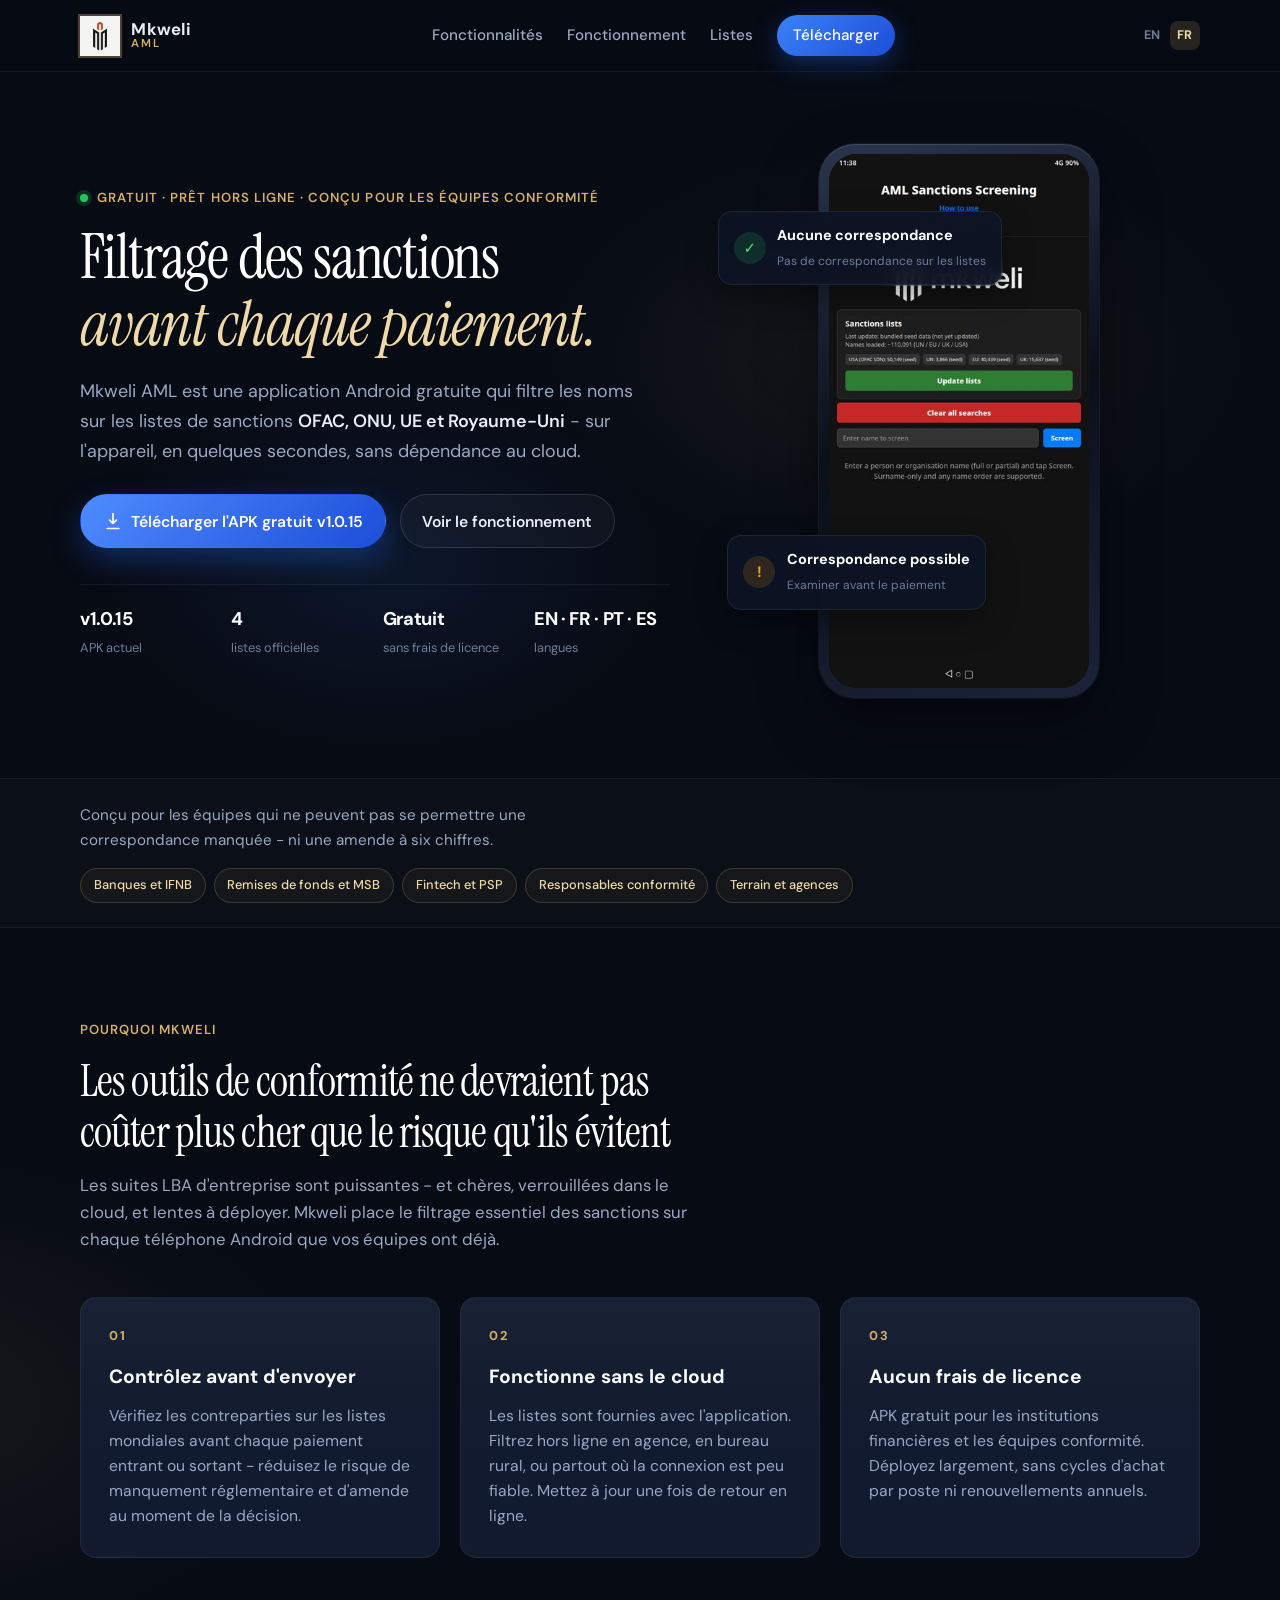
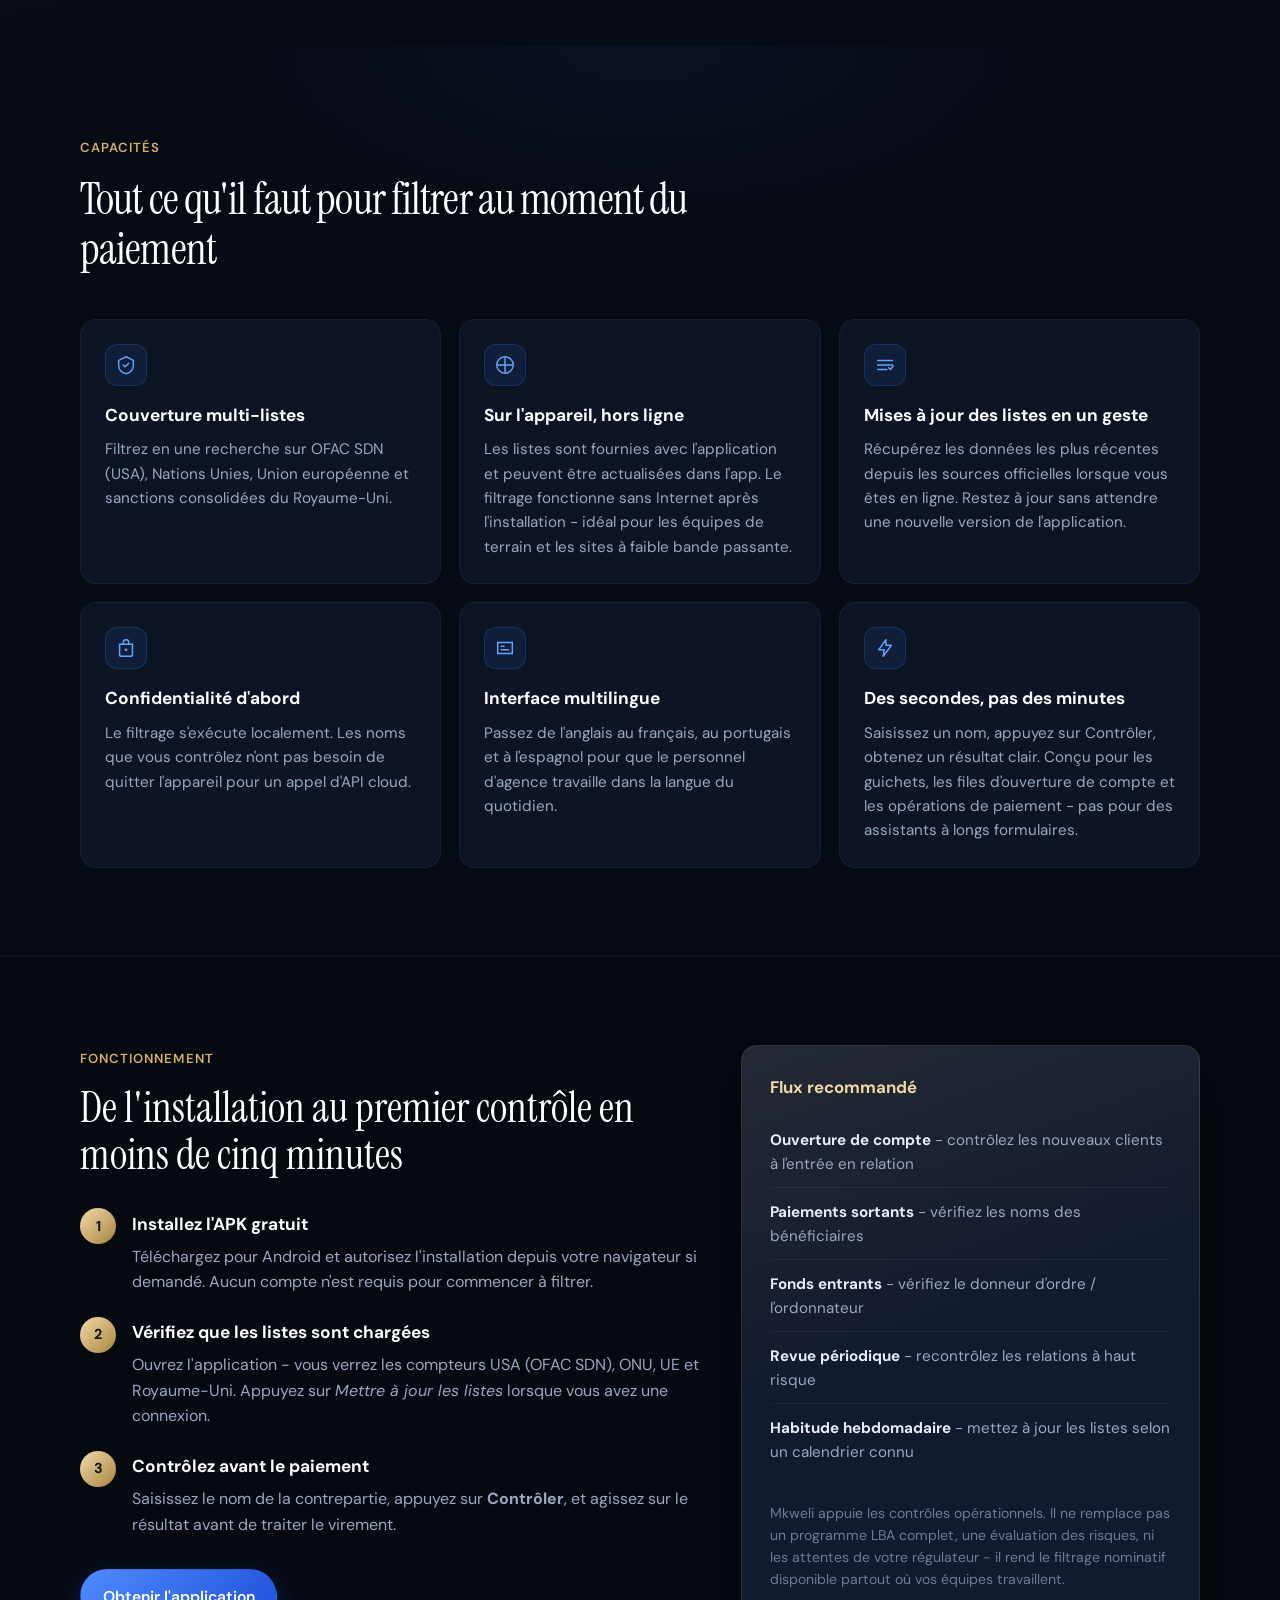
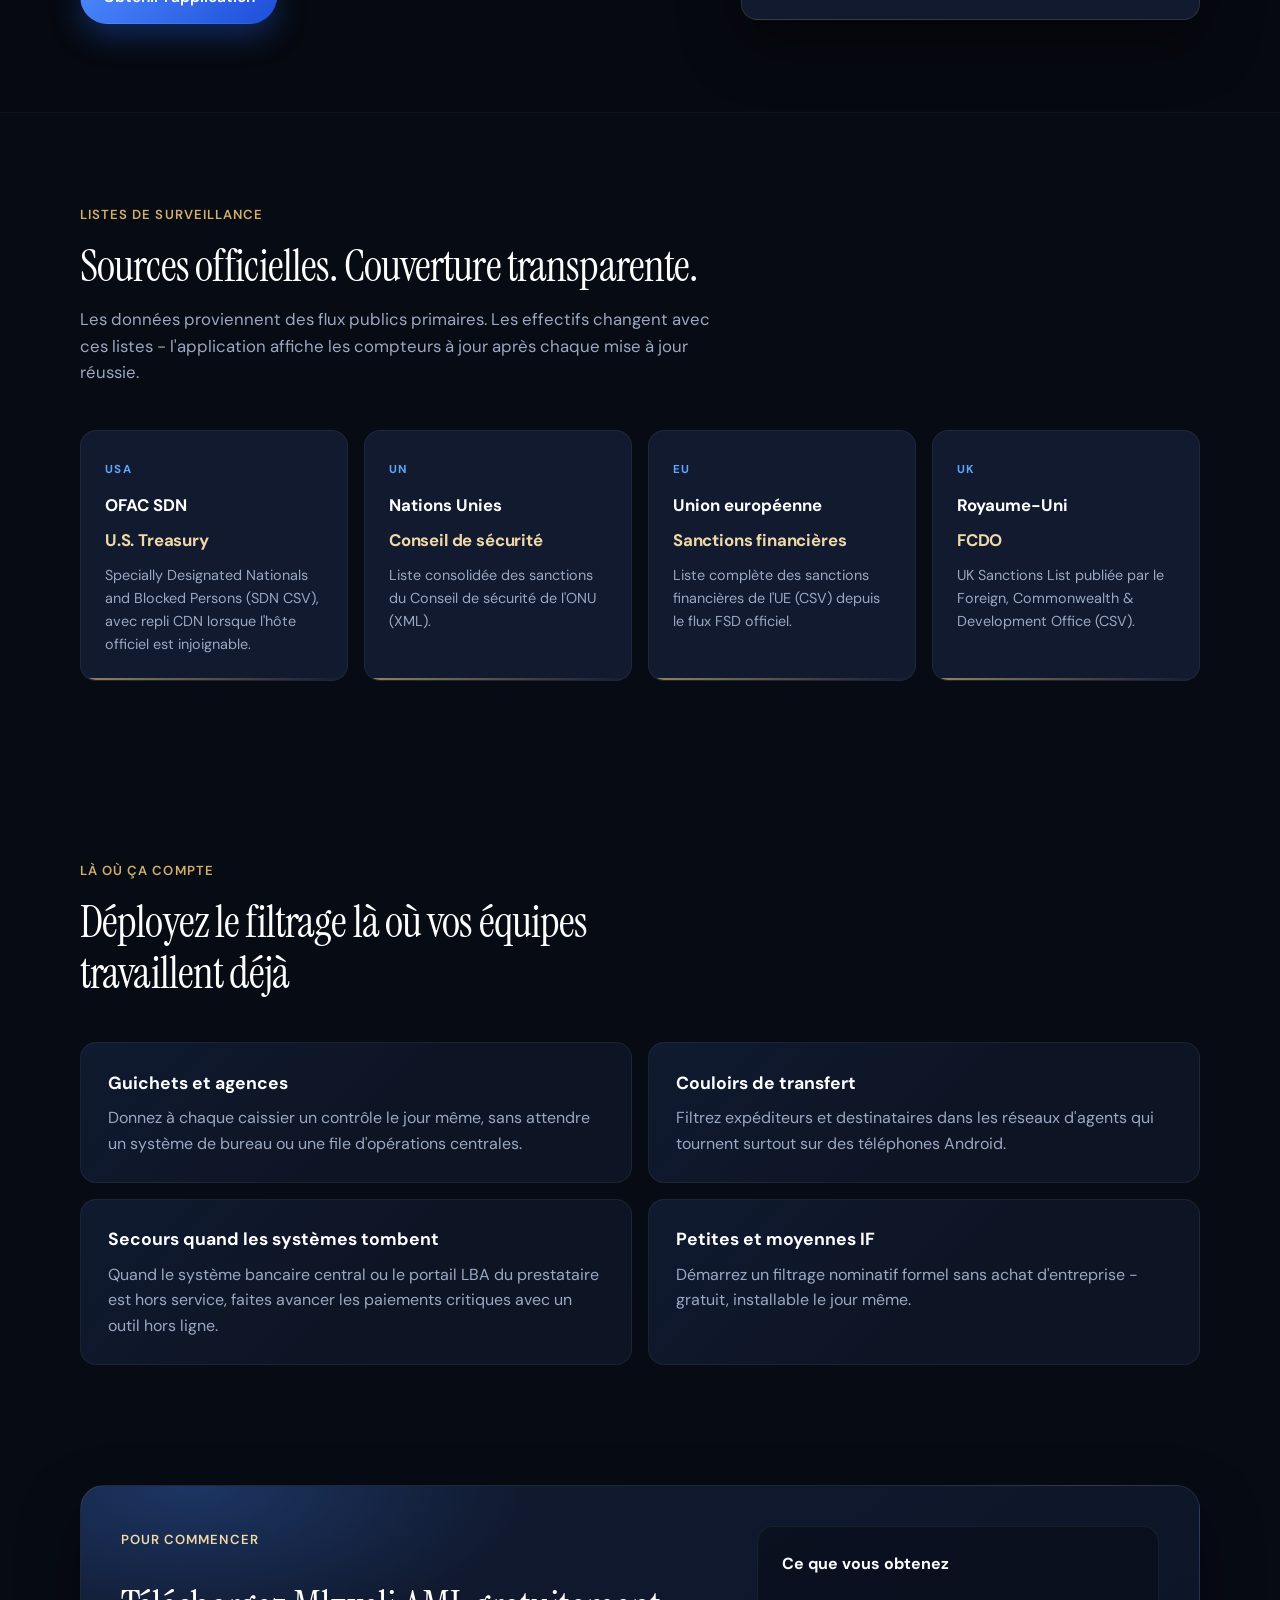
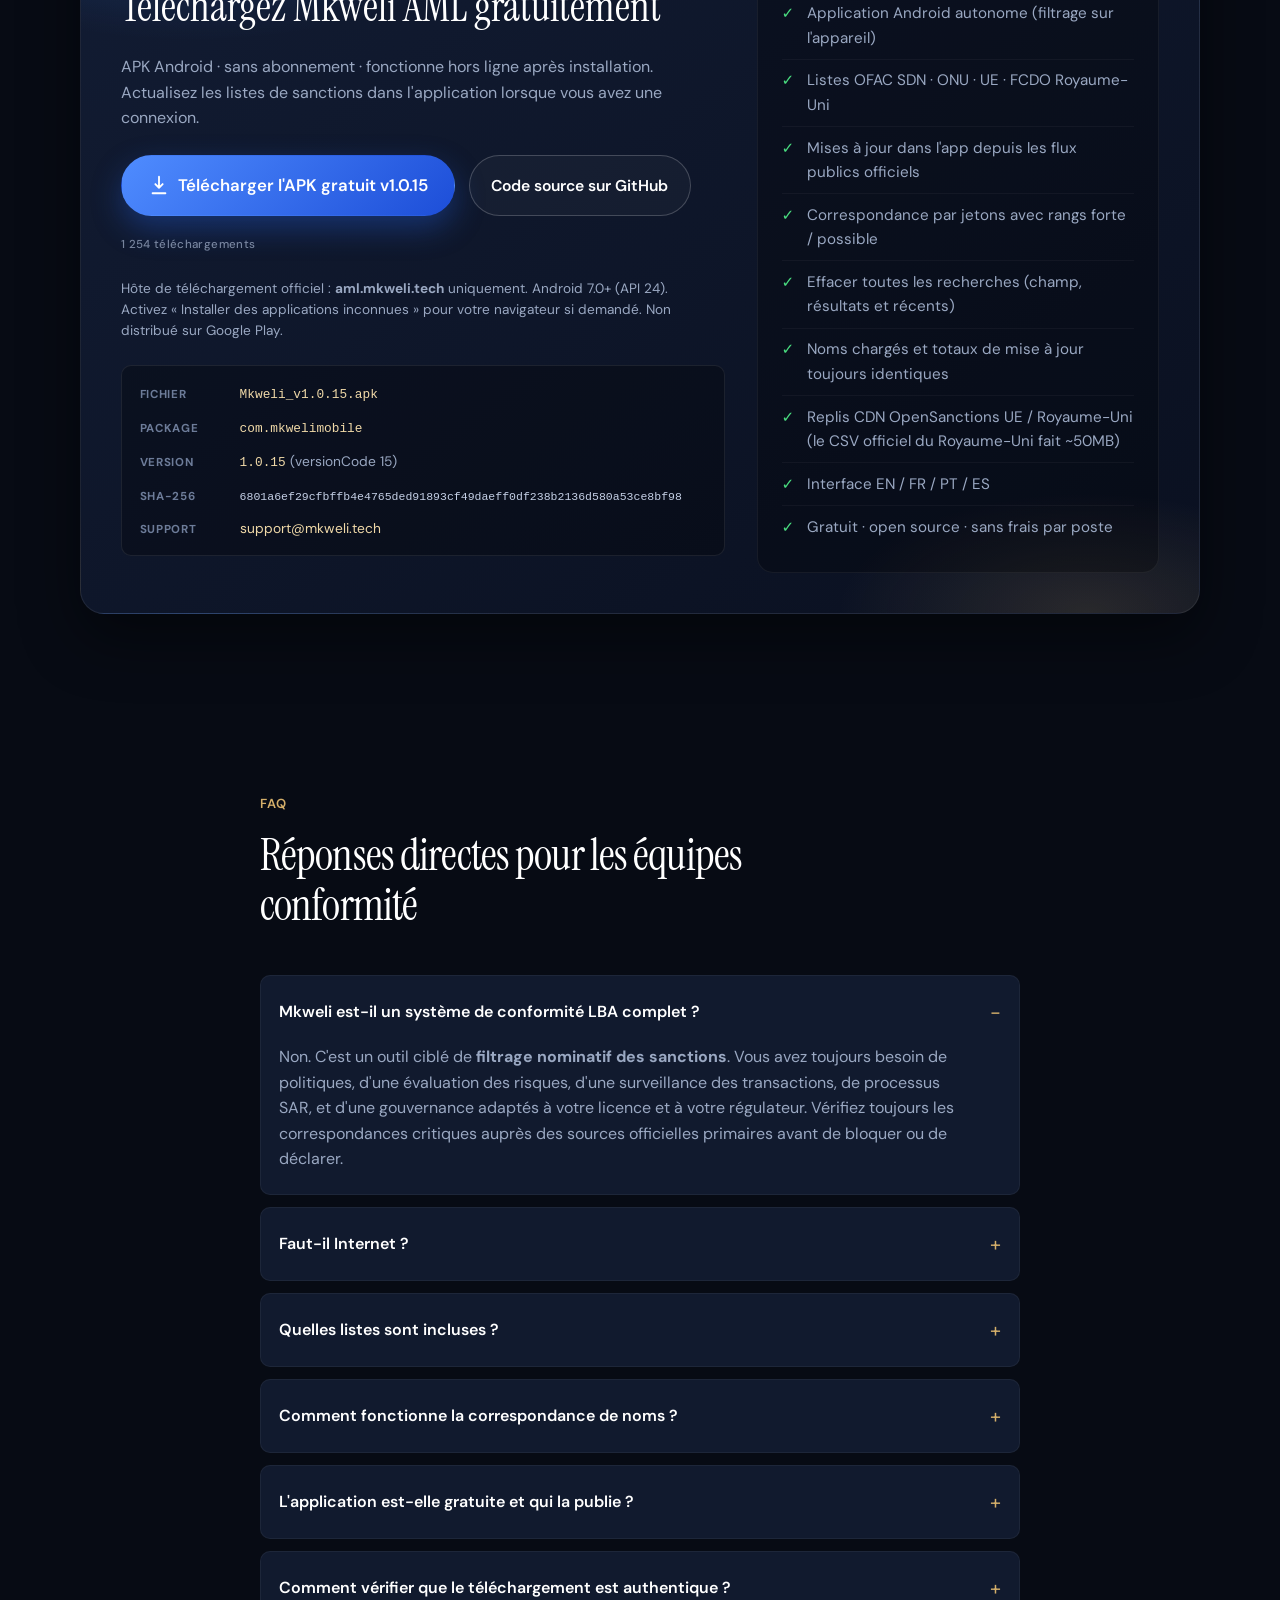
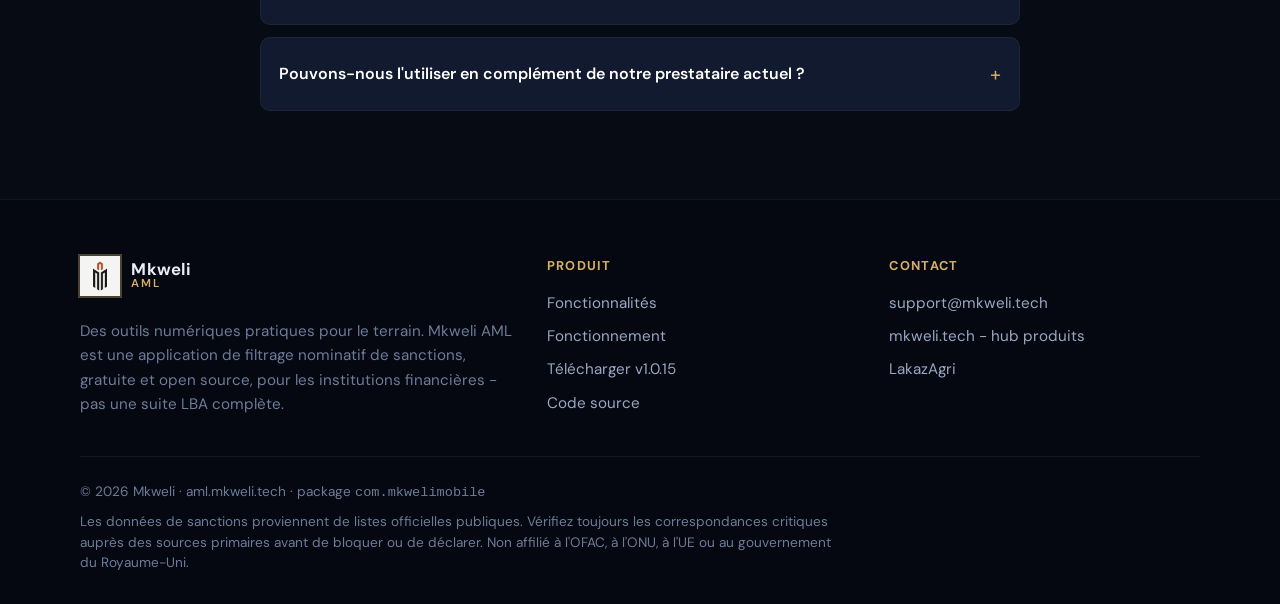
==== fr.html @ 1bc844d7 "Replace long dashes with short hyphens and add a French page. EN/FR switch keeps the matching sectio" ====
<!DOCTYPE html>
<html lang="fr">
<head>
  <meta charset="UTF-8" />
  <meta name="viewport" content="width=device-width, initial-scale=1.0" />
  <title>Mkweli AML - Application gratuite de filtrage de sanctions hors ligne (OFAC, ONU, UE, Royaume-Uni)</title>
  <meta name="description" content="Mkweli AML est une application Android gratuite et open source pour le filtrage nominatif de sanctions hors ligne : listes OFAC SDN, ONU, UE et Royaume-Uni (FCDO). Sur l'appareil, multilingue, sans cloud. Version 1.0.15." />
  <meta name="keywords" content="Mkweli AML, application LBA gratuite, filtrage de sanctions, filtrage OFAC SDN, contrôle de sanctions hors ligne, filtrage nominatif, application liste ONU, sanctions financières UE, sanctions FCDO Royaume-Uni, application conformité Maurice, LBA transferts d'argent, filtrage de sanctions mobile" />
  <meta name="author" content="Mkweli" />
  <meta name="robots" content="index, follow, max-image-preview:large, max-snippet:-1, max-video-preview:-1" />
  <meta name="googlebot" content="index, follow" />
  <meta name="theme-color" content="#070b14" />
  <meta name="geo.region" content="MU" />
  <meta name="geo.placename" content="Maurice" />
  <meta name="language" content="French" />
  <link rel="canonical" href="https://aml.mkweli.tech/fr.html" />
  <link rel="alternate" hreflang="en" href="https://aml.mkweli.tech/" />
  <link rel="alternate" hreflang="fr" href="https://aml.mkweli.tech/fr.html" />
  <link rel="alternate" hreflang="x-default" href="https://aml.mkweli.tech/" />

  <!-- Open Graph -->
  <meta property="og:site_name" content="Mkweli AML" />
  <meta property="og:locale" content="fr_MU" />
  <meta property="og:locale:alternate" content="en_MU" />
  <meta property="og:title" content="Mkweli AML - Filtrage de sanctions hors ligne gratuit (v1.0.15)" />
  <meta property="og:description" content="APK Android gratuit et open source. Filtrez les noms sur l'appareil contre les listes OFAC SDN, ONU, UE et Royaume-Uni (FCDO). Sans cloud." />
  <meta property="og:type" content="website" />
  <meta property="og:url" content="https://aml.mkweli.tech/fr.html" />
  <meta property="og:image" content="https://aml.mkweli.tech/assets/og-image.jpg?v=20260821b" />
  <meta property="og:image:secure_url" content="https://aml.mkweli.tech/assets/og-image.jpg?v=20260821b" />
  <meta property="og:image:type" content="image/jpeg" />
  <meta property="og:image:width" content="1200" />
  <meta property="og:image:height" content="630" />
  <meta property="og:image:alt" content="Mkweli AML v1.0.15 - filtrage de sanctions hors ligne gratuit" />

  <!-- Twitter / X -->
  <meta name="twitter:card" content="summary_large_image" />
  <meta name="twitter:title" content="Mkweli AML - Filtrage de sanctions hors ligne gratuit (v1.0.15)" />
  <meta name="twitter:description" content="Listes OFAC, ONU, UE et Royaume-Uni (FCDO) sur l'appareil. APK Android gratuit et open source. support@mkweli.tech" />
  <meta name="twitter:image" content="https://aml.mkweli.tech/assets/og-image.jpg?v=20260821b" />
  <meta name="twitter:image:alt" content="Mkweli AML v1.0.15 filtrage de sanctions" />

  <link rel="icon" href="assets/favicon.ico" sizes="any" />
  <link rel="icon" type="image/png" sizes="32x32" href="assets/favicon-32.png" />
  <link rel="apple-touch-icon" href="assets/apple-touch-icon.png" />
  <link rel="sitemap" type="application/xml" title="Sitemap" href="https://aml.mkweli.tech/sitemap.xml" />
  <link rel="preconnect" href="https://fonts.googleapis.com" />
  <link rel="preconnect" href="https://fonts.gstatic.com" crossorigin />
  <link href="https://fonts.googleapis.com/css2?family=DM+Sans:ital,opsz,wght@0,9..40,400;0,9..40,500;0,9..40,600;0,9..40,700;1,9..40,400&family=Instrument+Serif:ital@0;1&display=swap" rel="stylesheet" />
  <link rel="stylesheet" href="styles.css" />

  <script type="application/ld+json">
  {
    "@context": "https://schema.org",
    "@graph": [
      {
        "@type": "WebSite",
        "@id": "https://aml.mkweli.tech/#website",
        "url": "https://aml.mkweli.tech/",
        "name": "Mkweli AML",
        "description": "Filtrage nominatif de sanctions hors ligne, gratuit et open source, pour les institutions financières - OFAC SDN, ONU, UE et Royaume-Uni (FCDO).",
        "inLanguage": "fr",
        "publisher": { "@id": "https://mkweli.tech/#organization" }
      },
      {
        "@type": "Organization",
        "@id": "https://mkweli.tech/#organization",
        "name": "Mkweli",
        "url": "https://mkweli.tech/",
        "logo": {
          "@type": "ImageObject",
          "url": "https://aml.mkweli.tech/assets/logo-full.png",
          "width": 873,
          "height": 396
        },
        "email": "support@mkweli.tech",
        "areaServed": "Worldwide",
        "sameAs": [
          "https://mkweli.tech/",
          "https://lakazagri.mkweli.tech/",
          "https://cfw.mkweli.tech/",
          "https://grid.mkweli.tech/",
          "https://assimilate-pro.mkweli.tech/",
          "https://github.com/gilbertbouic"
        ]
      },
      {
        "@type": "SoftwareApplication",
        "@id": "https://aml.mkweli.tech/#app",
        "name": "Mkweli AML",
        "applicationCategory": "FinanceApplication",
        "applicationSubCategory": "Compliance",
        "operatingSystem": "Android 7.0+",
        "offers": {
          "@type": "Offer",
          "price": "0",
          "priceCurrency": "USD"
        },
        "description": "Application Android gratuite et open source pour le filtrage nominatif de sanctions hors ligne : listes OFAC SDN, Conseil de sécurité de l'ONU, sanctions financières de l'UE et FCDO du Royaume-Uni. Le filtrage s'exécute sur l'appareil.",
        "url": "https://aml.mkweli.tech/fr.html",
        "downloadUrl": "https://aml.mkweli.tech/Mkweli_v1.0.15.apk",
        "softwareVersion": "1.0.15",
        "installUrl": "https://aml.mkweli.tech/Mkweli_v1.0.15.apk",
        "image": "https://aml.mkweli.tech/assets/og-image.jpg?v=20260821b",
        "author": { "@id": "https://mkweli.tech/#organization" },
        "codeRepository": "https://github.com/gilbertbouic/MkweliMobile",
        "featureList": [
          "Filtrage OFAC SDN",
          "Liste consolidée du Conseil de sécurité de l'ONU",
          "Sanctions financières de l'UE",
          "Liste de sanctions FCDO du Royaume-Uni",
          "Filtrage hors ligne sur l'appareil",
          "Correspondance par jetons avec rangs forte/possible",
          "Totaux Noms chargés et mise à jour identiques",
          "Anglais, français, portugais, espagnol"
        ],
        "inLanguage": ["en", "fr", "pt", "es"]
      },
      {
        "@type": "WebPage",
        "@id": "https://aml.mkweli.tech/fr.html#webpage",
        "url": "https://aml.mkweli.tech/fr.html",
        "name": "Mkweli AML - Filtrage de sanctions hors ligne gratuit",
        "isPartOf": { "@id": "https://aml.mkweli.tech/#website" },
        "about": { "@id": "https://aml.mkweli.tech/#app" },
        "description": "Page produit officielle de Mkweli AML v1.0.15 - filtrage nominatif de sanctions hors ligne, gratuit.",
        "inLanguage": "fr",
        "primaryImageOfPage": {
          "@type": "ImageObject",
          "url": "https://aml.mkweli.tech/assets/og-image.jpg?v=20260821b"
        }
      },
      {
        "@type": "FAQPage",
        "@id": "https://aml.mkweli.tech/fr.html#faq",
        "inLanguage": "fr",
        "mainEntity": [
          {
            "@type": "Question",
            "name": "Mkweli est-il un système de conformité LBA complet ?",
            "acceptedAnswer": {
              "@type": "Answer",
              "text": "Non. C'est un outil ciblé de filtrage nominatif des sanctions. Vous avez toujours besoin de politiques, d'une évaluation des risques, d'une surveillance des transactions, de processus SAR et d'une gouvernance adaptés à votre licence et à votre régulateur."
            }
          },
          {
            "@type": "Question",
            "name": "Mkweli AML a-t-il besoin d'Internet ?",
            "acceptedAnswer": {
              "@type": "Answer",
              "text": "Le filtrage fonctionne hors ligne avec les listes stockées sur l'appareil. Internet n'est nécessaire que pour télécharger l'APK et actualiser les listes depuis les sources officielles."
            }
          },
          {
            "@type": "Question",
            "name": "Quelles listes de sanctions sont incluses ?",
            "acceptedAnswer": {
              "@type": "Answer",
              "text": "OFAC SDN des États-Unis, liste consolidée du Conseil de sécurité des Nations Unies, sanctions financières de l'Union européenne, et liste de sanctions FCDO du Royaume-Uni. Si l'hôte officiel de l'UE est injoignable, ou si le CSV officiel du Royaume-Uni est trop volumineux pour un téléphone (~50MB), l'application utilise des miroirs CDN OpenSanctions des mêmes listes. Les effectifs changent au fil des mises à jour de ces listes."
            }
          },
          {
            "@type": "Question",
            "name": "L'application Mkweli AML est-elle gratuite ?",
            "acceptedAnswer": {
              "@type": "Answer",
              "text": "Oui. L'APK Android est gratuit à télécharger et à utiliser. Il n'y a pas de frais de licence par poste. Le code source est sur GitHub."
            }
          },
          {
            "@type": "Question",
            "name": "Comment vérifier l'APK ?",
            "acceptedAnswer": {
              "@type": "Answer",
              "text": "Téléchargez uniquement depuis aml.mkweli.tech. La version actuelle est Mkweli_v1.0.15.apk, package com.mkwelimobile. Comparez le SHA-256 du fichier indiqué dans la section téléchargement de cette page."
            }
          },
          {
            "@type": "Question",
            "name": "Pouvons-nous utiliser Mkweli en complément de notre prestataire LBA actuel ?",
            "acceptedAnswer": {
              "@type": "Answer",
              "text": "Oui. De nombreuses équipes utilisent Mkweli comme complément mobile ou hors ligne aux systèmes centraux : pour les agences, les agents, ou un filtrage de secours."
            }
          }
        ]
      }
    ]
  }
  </script>
</head>
<body>
  <a class="skip-link" href="#main">Aller au contenu</a>

  <header class="site-header" id="top">
    <div class="container header-inner">
      <a class="brand" href="#top" aria-label="Accueil Mkweli AML">
        <span class="brand-mark-wrap">
          <img src="assets/logo.png" alt="" width="40" height="40" class="brand-mark logo-light" />
          <img src="assets/logo-on-dark.png" alt="" width="40" height="40" class="brand-mark logo-dark" />
        </span>
        <span class="brand-text">
          <strong>Mkweli</strong>
          <span>AML</span>
        </span>
      </a>
      <nav class="nav" aria-label="Principal">
        <a href="#features">Fonctionnalités</a>
        <a href="#how">Fonctionnement</a>
        <a href="#lists">Listes</a>
        <a href="#download" class="nav-cta">Télécharger</a>
      </nav>
      <div class="nav-end">
        <div class="lang-switch" aria-label="Langue">
          <a href="index.html" lang="en" hreflang="en">EN</a>
          <a href="fr.html" lang="fr" hreflang="fr" aria-current="true">FR</a>
        </div>
        <button class="nav-toggle" type="button" aria-label="Ouvrir le menu" aria-expanded="false" aria-controls="mobile-nav">
          <span></span><span></span>
        </button>
      </div>
    </div>
    <div class="mobile-nav" id="mobile-nav" hidden>
      <a href="#features">Fonctionnalités</a>
      <a href="#how">Fonctionnement</a>
      <a href="#lists">Listes</a>
      <a href="#download">Télécharger</a>
      <a href="mailto:support@mkweli.tech">Contact</a>
      <div class="lang-switch" aria-label="Langue">
        <a href="index.html" lang="en" hreflang="en">EN</a>
        <a href="fr.html" lang="fr" hreflang="fr" aria-current="true">FR</a>
      </div>
    </div>
  </header>

  <main id="main">
    <!-- HERO -->
    <section class="hero">
      <div class="hero-glow" aria-hidden="true"></div>
      <div class="container hero-grid">
        <div class="hero-copy">
          <p class="eyebrow">
            <span class="dot"></span>
            Gratuit · Prêt hors ligne · Conçu pour les équipes conformité
          </p>
          <h1>
            Filtrage des sanctions<br />
            <em>avant chaque paiement.</em>
          </h1>
          <p class="lede">
            Mkweli AML est une application Android gratuite qui filtre les noms sur les
            listes de sanctions <strong>OFAC, ONU, UE et Royaume-Uni</strong> - sur l'appareil,
            en quelques secondes, sans dépendance au cloud.
          </p>
          <div class="hero-actions">
            <a class="btn btn-primary" href="https://aml.mkweli.tech/Mkweli_v1.0.15.apk" download="Mkweli_v1.0.15.apk" data-dl-link>
              <svg width="20" height="20" viewBox="0 0 24 24" fill="none" aria-hidden="true"><path d="M12 3v12m0 0l4-4m-4 4l-4-4M5 21h14" stroke="currentColor" stroke-width="2" stroke-linecap="round" stroke-linejoin="round"/></svg>
              Télécharger l'APK gratuit v1.0.15
            </a>
            <a class="btn btn-ghost" href="#how">Voir le fonctionnement</a>
          </div>
          <ul class="trust-row" aria-label="Chiffres clés">
            <li>
              <strong>v1.0.15</strong>
              <span>APK actuel</span>
            </li>
            <li>
              <strong>4</strong>
              <span>listes officielles</span>
            </li>
            <li>
              <strong>Gratuit</strong>
              <span>sans frais de licence</span>
            </li>
            <li>
              <strong>EN · FR · PT · ES</strong>
              <span>langues</span>
            </li>
          </ul>
        </div>

        <div class="hero-visual">
          <div class="phone-frame" aria-hidden="true">
            <div class="phone-notch"></div>
            <img
              src="assets/app-ui.jpg?v=20260821b"
              srcset="assets/app-ui-sm.jpg?v=20260821b 360w, assets/app-ui.jpg?v=20260821b 720w"
              sizes="(max-width: 640px) 240px, 280px"
              alt="Écran de l'application Mkweli AML : listes de sanctions, Effacer toutes les recherches, et filtrage de noms"
              width="720"
              height="1480"
              class="phone-screen"
            />
          </div>
          <div class="float-card float-card-1">
            <span class="fc-icon ok">✓</span>
            <div>
              <strong>Aucune correspondance</strong>
              <span>Pas de correspondance sur les listes</span>
            </div>
          </div>
          <div class="float-card float-card-2">
            <span class="fc-icon warn">!</span>
            <div>
              <strong>Correspondance possible</strong>
              <span>Examiner avant le paiement</span>
            </div>
          </div>
          <div class="brand-orb brand-orb-logo">
            <img class="logo-light" src="assets/logo.png" alt="Mkweli" width="160" height="160" />
            <img class="logo-dark" src="assets/logo-on-dark.png" alt="Mkweli" width="160" height="160" />
          </div>
        </div>
      </div>
    </section>

    <!-- SOCIAL PROOF / AUDIENCE -->
    <section class="strip" aria-label="Public visé">
      <div class="container strip-inner">
        <p>Conçu pour les équipes qui ne peuvent pas se permettre une correspondance manquée - ni une amende à six chiffres.</p>
        <div class="strip-tags">
          <span>Banques et IFNB</span>
          <span>Remises de fonds et MSB</span>
          <span>Fintech et PSP</span>
          <span>Responsables conformité</span>
          <span>Terrain et agences</span>
        </div>
      </div>
    </section>

    <!-- PROBLEM / VALUE -->
    <section class="section value" id="value">
      <div class="container">
        <div class="section-head">
          <p class="eyebrow">Pourquoi Mkweli</p>
          <h2>Les outils de conformité ne devraient pas coûter plus cher que le risque qu'ils évitent</h2>
          <p class="section-lede">
            Les suites LBA d'entreprise sont puissantes - et chères, verrouillées dans le cloud, et lentes à déployer.
            Mkweli place le filtrage essentiel des sanctions sur chaque téléphone Android que vos équipes ont déjà.
          </p>
        </div>
        <div class="value-grid">
          <article class="value-card">
            <div class="value-num">01</div>
            <h3>Contrôlez avant d'envoyer</h3>
            <p>Vérifiez les contreparties sur les listes mondiales avant chaque paiement entrant ou sortant - réduisez le risque de manquement réglementaire et d'amende au moment de la décision.</p>
          </article>
          <article class="value-card">
            <div class="value-num">02</div>
            <h3>Fonctionne sans le cloud</h3>
            <p>Les listes sont fournies avec l'application. Filtrez hors ligne en agence, en bureau rural, ou partout où la connexion est peu fiable. Mettez à jour une fois de retour en ligne.</p>
          </article>
          <article class="value-card">
            <div class="value-num">03</div>
            <h3>Aucun frais de licence</h3>
            <p>APK gratuit pour les institutions financières et les équipes conformité. Déployez largement, sans cycles d'achat par poste ni renouvellements annuels.</p>
          </article>
        </div>
      </div>
    </section>

    <!-- FEATURES -->
    <section class="section features" id="features">
      <div class="container">
        <div class="section-head">
          <p class="eyebrow">Capacités</p>
          <h2>Tout ce qu'il faut pour filtrer au moment du paiement</h2>
        </div>
        <div class="feature-grid">
          <article class="feature">
            <div class="feature-icon" aria-hidden="true">
              <svg viewBox="0 0 24 24" fill="none"><path d="M12 3l8 4v5c0 5-3.5 8.5-8 9.5C7.5 20.5 4 17 4 12V7l8-4z" stroke="currentColor" stroke-width="1.6"/><path d="M9 12l2 2 4-4" stroke="currentColor" stroke-width="1.6" stroke-linecap="round" stroke-linejoin="round"/></svg>
            </div>
            <h3>Couverture multi-listes</h3>
            <p>Filtrez en une recherche sur OFAC SDN (USA), Nations Unies, Union européenne et sanctions consolidées du Royaume-Uni.</p>
          </article>
          <article class="feature">
            <div class="feature-icon" aria-hidden="true">
              <svg viewBox="0 0 24 24" fill="none"><path d="M4 12h16M12 4v16" stroke="currentColor" stroke-width="1.6" stroke-linecap="round"/><circle cx="12" cy="12" r="9" stroke="currentColor" stroke-width="1.6"/></svg>
            </div>
            <h3>Sur l'appareil, hors ligne</h3>
            <p>Les listes sont fournies avec l'application et peuvent être actualisées dans l'app. Le filtrage fonctionne sans Internet après l'installation - idéal pour les équipes de terrain et les sites à faible bande passante.</p>
          </article>
          <article class="feature">
            <div class="feature-icon" aria-hidden="true">
              <svg viewBox="0 0 24 24" fill="none"><path d="M4 7h16M4 12h16M4 17h10" stroke="currentColor" stroke-width="1.6" stroke-linecap="round"/><path d="M16 15l2 2 3-4" stroke="currentColor" stroke-width="1.6" stroke-linecap="round" stroke-linejoin="round"/></svg>
            </div>
            <h3>Mises à jour des listes en un geste</h3>
            <p>Récupérez les données les plus récentes depuis les sources officielles lorsque vous êtes en ligne. Restez à jour sans attendre une nouvelle version de l'application.</p>
          </article>
          <article class="feature">
            <div class="feature-icon" aria-hidden="true">
              <svg viewBox="0 0 24 24" fill="none"><path d="M5 8h14v11a2 2 0 01-2 2H7a2 2 0 01-2-2V8z" stroke="currentColor" stroke-width="1.6"/><path d="M9 8V6a3 3 0 016 0v2" stroke="currentColor" stroke-width="1.6"/><circle cx="12" cy="14" r="1.5" fill="currentColor"/></svg>
            </div>
            <h3>Confidentialité d'abord</h3>
            <p>Le filtrage s'exécute localement. Les noms que vous contrôlez n'ont pas besoin de quitter l'appareil pour un appel d'API cloud.</p>
          </article>
          <article class="feature">
            <div class="feature-icon" aria-hidden="true">
              <svg viewBox="0 0 24 24" fill="none"><path d="M4 6h16v12H4z" stroke="currentColor" stroke-width="1.6"/><path d="M8 10h3M8 14h8" stroke="currentColor" stroke-width="1.6" stroke-linecap="round"/></svg>
            </div>
            <h3>Interface multilingue</h3>
            <p>Passez de l'anglais au français, au portugais et à l'espagnol pour que le personnel d'agence travaille dans la langue du quotidien.</p>
          </article>
          <article class="feature">
            <div class="feature-icon" aria-hidden="true">
              <svg viewBox="0 0 24 24" fill="none"><path d="M13 3L5 14h6l-1 7 9-12h-6l0-6z" stroke="currentColor" stroke-width="1.6" stroke-linejoin="round"/></svg>
            </div>
            <h3>Des secondes, pas des minutes</h3>
            <p>Saisissez un nom, appuyez sur Contrôler, obtenez un résultat clair. Conçu pour les guichets, les files d'ouverture de compte et les opérations de paiement - pas pour des assistants à longs formulaires.</p>
          </article>
        </div>
      </div>
    </section>

    <!-- HOW IT WORKS -->
    <section class="section how" id="how">
      <div class="container how-grid">
        <div class="how-copy">
          <p class="eyebrow">Fonctionnement</p>
          <h2>De l'installation au premier contrôle en moins de cinq minutes</h2>
          <ol class="steps">
            <li>
              <span class="step-n">1</span>
              <div>
                <h3>Installez l'APK gratuit</h3>
                <p>Téléchargez pour Android et autorisez l'installation depuis votre navigateur si demandé. Aucun compte n'est requis pour commencer à filtrer.</p>
              </div>
            </li>
            <li>
              <span class="step-n">2</span>
              <div>
                <h3>Vérifiez que les listes sont chargées</h3>
                <p>Ouvrez l'application - vous verrez les compteurs USA (OFAC SDN), ONU, UE et Royaume-Uni. Appuyez sur <em>Mettre à jour les listes</em> lorsque vous avez une connexion.</p>
              </div>
            </li>
            <li>
              <span class="step-n">3</span>
              <div>
                <h3>Contrôlez avant le paiement</h3>
                <p>Saisissez le nom de la contrepartie, appuyez sur <strong>Contrôler</strong>, et agissez sur le résultat avant de traiter le virement.</p>
              </div>
            </li>
          </ol>
          <a class="btn btn-primary" href="#download">Obtenir l'application</a>
        </div>
        <aside class="how-panel" aria-label="Flux recommandé">
          <h3>Flux recommandé</h3>
          <ul>
            <li><strong>Ouverture de compte</strong> - contrôlez les nouveaux clients à l'entrée en relation</li>
            <li><strong>Paiements sortants</strong> - vérifiez les noms des bénéficiaires</li>
            <li><strong>Fonds entrants</strong> - vérifiez le donneur d'ordre / l'ordonnateur</li>
            <li><strong>Revue périodique</strong> - recontrôlez les relations à haut risque</li>
            <li><strong>Habitude hebdomadaire</strong> - mettez à jour les listes selon un calendrier connu</li>
          </ul>
          <p class="how-note">
            Mkweli appuie les contrôles opérationnels. Il ne remplace pas un programme LBA complet, une évaluation des risques, ni les attentes de votre régulateur - il rend le filtrage nominatif disponible partout où vos équipes travaillent.
          </p>
        </aside>
      </div>
    </section>

    <!-- LISTS -->
    <section class="section lists" id="lists">
      <div class="container">
        <div class="section-head">
          <p class="eyebrow">Listes de surveillance</p>
          <h2>Sources officielles. Couverture transparente.</h2>
          <p class="section-lede">
            Les données proviennent des flux publics primaires. Les effectifs changent avec ces listes - l'application affiche les compteurs à jour après chaque mise à jour réussie.
          </p>
        </div>
        <div class="list-grid">
          <article class="list-card">
            <span class="list-flag">USA</span>
            <h3>OFAC SDN</h3>
            <p class="list-count">U.S. Treasury</p>
            <p>Specially Designated Nationals and Blocked Persons (SDN CSV), avec repli CDN lorsque l'hôte officiel est injoignable.</p>
          </article>
          <article class="list-card">
            <span class="list-flag">UN</span>
            <h3>Nations Unies</h3>
            <p class="list-count">Conseil de sécurité</p>
            <p>Liste consolidée des sanctions du Conseil de sécurité de l'ONU (XML).</p>
          </article>
          <article class="list-card">
            <span class="list-flag">EU</span>
            <h3>Union européenne</h3>
            <p class="list-count">Sanctions financières</p>
            <p>Liste complète des sanctions financières de l'UE (CSV) depuis le flux FSD officiel.</p>
          </article>
          <article class="list-card">
            <span class="list-flag">UK</span>
            <h3>Royaume-Uni</h3>
            <p class="list-count">FCDO</p>
            <p>UK Sanctions List publiée par le Foreign, Commonwealth &amp; Development Office (CSV).</p>
          </article>
        </div>
      </div>
    </section>

    <!-- USE CASES -->
    <section class="section use-cases" id="use-cases">
      <div class="container">
        <div class="section-head">
          <p class="eyebrow">Là où ça compte</p>
          <h2>Déployez le filtrage là où vos équipes travaillent déjà</h2>
        </div>
        <div class="use-grid">
          <article class="use-card">
            <h3>Guichets et agences</h3>
            <p>Donnez à chaque caissier un contrôle le jour même, sans attendre un système de bureau ou une file d'opérations centrales.</p>
          </article>
          <article class="use-card">
            <h3>Couloirs de transfert</h3>
            <p>Filtrez expéditeurs et destinataires dans les réseaux d'agents qui tournent surtout sur des téléphones Android.</p>
          </article>
          <article class="use-card">
            <h3>Secours quand les systèmes tombent</h3>
            <p>Quand le système bancaire central ou le portail LBA du prestataire est hors service, faites avancer les paiements critiques avec un outil hors ligne.</p>
          </article>
          <article class="use-card">
            <h3>Petites et moyennes IF</h3>
            <p>Démarrez un filtrage nominatif formel sans achat d'entreprise - gratuit, installable le jour même.</p>
          </article>
        </div>
      </div>
    </section>

    <!-- DOWNLOAD CTA -->
    <section class="section download" id="download">
      <div class="container download-panel">
        <div class="download-copy">
          <p class="eyebrow light">Pour commencer</p>
          <h2>Téléchargez Mkweli AML gratuitement</h2>
          <p>
            APK Android · sans abonnement · fonctionne hors ligne après installation.
            Actualisez les listes de sanctions dans l'application lorsque vous avez une connexion.
          </p>
          <div class="download-actions">
            <a
              class="btn btn-primary btn-lg"
              href="https://aml.mkweli.tech/Mkweli_v1.0.15.apk"
              id="apk-download"
              download="Mkweli_v1.0.15.apk"
              rel="noopener noreferrer"
              data-dl-link
            >
              <svg width="22" height="22" viewBox="0 0 24 24" fill="none" aria-hidden="true"><path d="M12 3v12m0 0l4-4m-4 4l-4-4M5 21h14" stroke="currentColor" stroke-width="2" stroke-linecap="round" stroke-linejoin="round"/></svg>
              Télécharger l'APK gratuit v1.0.15
            </a>
            <a class="btn btn-ghost light" href="https://github.com/gilbertbouic/MkweliMobile" rel="noopener noreferrer">Code source sur GitHub</a>
          </div>
          <p
            class="dl-counter"
            data-dl-counter
            data-dl-product="aml"
            data-dl-seed="1254"
            aria-live="polite"
          >1 254 téléchargements</p>
          <p class="download-meta">
            Hôte de téléchargement officiel : <strong>aml.mkweli.tech</strong> uniquement.
            Android 7.0+ (API 24). Activez « Installer des applications inconnues » pour votre navigateur si demandé.
            Non distribué sur Google Play.
          </p>
          <dl class="verify-block">
            <div>
              <dt>Fichier</dt>
              <dd><code>Mkweli_v1.0.15.apk</code></dd>
            </div>
            <div>
              <dt>Package</dt>
              <dd><code>com.mkwelimobile</code></dd>
            </div>
            <div>
              <dt>Version</dt>
              <dd><code>1.0.15</code> (versionCode 15)</dd>
            </div>
            <div>
              <dt>SHA-256</dt>
              <dd><code class="sha">6801a6ef29cfbffb4e4765ded91893cf49daeff0df238b2136d580a53ce8bf98</code></dd>
            </div>
            <div>
              <dt>Support</dt>
              <dd><a href="mailto:support@mkweli.tech">support@mkweli.tech</a></dd>
            </div>
          </dl>
        </div>
        <div class="download-side">
          <div class="checklist">
            <h3>Ce que vous obtenez</h3>
            <ul>
              <li>Application Android autonome (filtrage sur l'appareil)</li>
              <li>Listes OFAC SDN · ONU · UE · FCDO Royaume-Uni</li>
              <li>Mises à jour dans l'app depuis les flux publics officiels</li>
              <li>Correspondance par jetons avec rangs forte / possible</li>
              <li>Effacer toutes les recherches (champ, résultats et récents)</li>
              <li>Noms chargés et totaux de mise à jour toujours identiques</li>
              <li>Replis CDN OpenSanctions UE / Royaume-Uni (le CSV officiel du Royaume-Uni fait ~50MB)</li>
              <li>Interface EN / FR / PT / ES</li>
              <li>Gratuit · open source · sans frais par poste</li>
            </ul>
          </div>
        </div>
      </div>
    </section>

    <!-- FAQ -->
    <section class="section faq" id="faq">
      <div class="container narrow">
        <div class="section-head">
          <p class="eyebrow">FAQ</p>
          <h2>Réponses directes pour les équipes conformité</h2>
        </div>
        <div class="faq-list">
          <details open>
            <summary>Mkweli est-il un système de conformité LBA complet ?</summary>
            <p>Non. C'est un outil ciblé de <strong>filtrage nominatif des sanctions</strong>. Vous avez toujours besoin de politiques, d'une évaluation des risques, d'une surveillance des transactions, de processus SAR, et d'une gouvernance adaptés à votre licence et à votre régulateur. Vérifiez toujours les correspondances critiques auprès des sources officielles primaires avant de bloquer ou de déclarer.</p>
          </details>
          <details>
            <summary>Faut-il Internet ?</summary>
            <p>Le filtrage fonctionne hors ligne avec les listes stockées sur l'appareil. Internet n'est nécessaire que pour télécharger l'APK et actualiser les listes depuis les flux publics officiels.</p>
          </details>
          <details>
            <summary>Quelles listes sont incluses ?</summary>
            <p>OFAC SDN des États-Unis, liste consolidée du Conseil de sécurité des Nations Unies, sanctions financières de l'Union européenne, et liste de sanctions FCDO du Royaume-Uni. Les flux officiels sont essayés en premier. Si l'hôte de l'UE ne répond pas ou est bloqué, ou si le CSV officiel du Royaume-Uni est trop volumineux pour un téléphone (~50MB de textes de motivation), l'application utilise des miroirs CDN OpenSanctions des mêmes listes. Les effectifs changent avec ces listes. Après chaque mise à jour réussie, <strong>Noms chargés</strong> et la ligne <strong>noms au total</strong> de la mise à jour indiquent le même chiffre - la somme des compteurs ONU, UE, Royaume-Uni et USA.</p>
          </details>
          <details>
            <summary>Comment fonctionne la correspondance de noms ?</summary>
            <p>La v1.0.15 utilise la <strong>correspondance par jetons</strong> (parties de nom, n'importe quel ordre) avec des scores classés <em>forte</em> et <em>possible</em>. Ce n'est pas une correspondance floue phonétique, ni une plateforme KYC complète.</p>
          </details>
          <details>
            <summary>L'application est-elle gratuite et qui la publie ?</summary>
            <p>Oui - APK Android gratuit, sans frais par poste. Publié par <strong>Mkweli</strong> (<a href="https://mkweli.tech/">mkweli.tech</a>). Source : <a href="https://github.com/gilbertbouic/MkweliMobile" rel="noopener noreferrer">github.com/gilbertbouic/MkweliMobile</a>. Contact : <a href="mailto:support@mkweli.tech">support@mkweli.tech</a>.</p>
          </details>
          <details>
            <summary>Comment vérifier que le téléchargement est authentique ?</summary>
            <p>Téléchargez uniquement depuis <strong>https://aml.mkweli.tech/</strong>. Fichier actuel : <code>Mkweli_v1.0.15.apk</code>, package <code>com.mkwelimobile</code>. Comparez le SHA-256 de la section téléchargement de cette page avec le fichier reçu.</p>
          </details>
          <details>
            <summary>Pouvons-nous l'utiliser en complément de notre prestataire actuel ?</summary>
            <p>Oui. De nombreuses équipes utilisent Mkweli comme complément mobile / hors ligne aux systèmes centraux - pour les agences, les agents, ou un filtrage de secours.</p>
          </details>
        </div>
      </div>
    </section>
  </main>

  <footer class="site-footer">
    <div class="container footer-grid">
      <div class="footer-brand">
        <a class="brand" href="#top">
          <span class="brand-mark-wrap">
            <img src="assets/logo.png" alt="" width="36" height="36" class="brand-mark logo-light" />
            <img src="assets/logo-on-dark.png" alt="" width="36" height="36" class="brand-mark logo-dark" />
          </span>
          <span class="brand-text">
            <strong>Mkweli</strong>
            <span>AML</span>
          </span>
        </a>
        <p>Des outils numériques pratiques pour le terrain. Mkweli AML est une application de filtrage nominatif de sanctions, gratuite et open source, pour les institutions financières - pas une suite LBA complète.</p>
      </div>
      <div class="footer-col">
        <h4>Produit</h4>
        <a href="#features">Fonctionnalités</a>
        <a href="#how">Fonctionnement</a>
        <a href="#download">Télécharger v1.0.15</a>
        <a href="https://github.com/gilbertbouic/MkweliMobile" rel="noopener noreferrer">Code source</a>
      </div>
      <div class="footer-col">
        <h4>Contact</h4>
        <a href="mailto:support@mkweli.tech">support@mkweli.tech</a>
        <a href="https://mkweli.tech/">mkweli.tech - hub produits</a>
        <a href="https://lakazagri.mkweli.tech/">LakazAgri</a>
      </div>
    </div>
    <div class="container footer-bottom">
      <p>© <span id="year">2026</span> Mkweli · aml.mkweli.tech · package <code>com.mkwelimobile</code></p>
      <p class="footer-note">Les données de sanctions proviennent de listes officielles publiques. Vérifiez toujours les correspondances critiques auprès des sources primaires avant de bloquer ou de déclarer. Non affilié à l'OFAC, à l'ONU, à l'UE ou au gouvernement du Royaume-Uni.</p>
    </div>
  </footer>

  <script src="script.js"></script>
</body>
</html>
---- styles.css ----
/* Mkweli rebrand dual-theme logos */
.logo-light { display: block; }
.logo-dark { display: none; }
@media (prefers-color-scheme: dark) {
  .logo-light { display: none; }
  .logo-dark { display: block; }
}
.brand-mark-wrap { display: inline-flex; line-height: 0; }
.brand-mark {
  object-fit: contain !important;
  background: transparent !important;
  border-radius: 0 !important;
}
.brand-orb-logo {
  display: grid;
  place-items: center;
  padding: 1.25rem;
  background: #f4f4f2;
  border-radius: 24px;
  width: 168px;
  height: 168px;
  overflow: hidden;
}
.brand-orb-logo img {
  width: 100%;
  height: 100%;
  object-fit: contain;
}
@media (prefers-color-scheme: dark) {
  .brand-orb-logo { background: #161a22 !important; }
}
/* =========================================================
   Mkweli AML - Marketing site
   Palette: deep navy, gold justice accent, electric blue CTA
   ========================================================= */

:root {
  --mkweli-orange: #b7522d;
  --mkweli-orange-soft: #d46a42;
  --bg: #070b14;
  --bg-elevated: #0d1424;
  --bg-card: #111a2e;
  --bg-card-hover: #152038;
  --line: rgba(212, 175, 106, 0.14);
  --line-strong: rgba(212, 175, 106, 0.28);
  --text: #e8edf7;
  --text-muted: #9aa8c2;
  --text-dim: #6d7c99;
  --gold: #d4af6a;
  --gold-soft: #f0d9a8;
  --gold-deep: #a8843f;
  --blue: #3b82f6;
  --blue-bright: #60a5fa;
  --blue-deep: #1d4ed8;
  --green: #22c55e;
  --green-soft: #4ade80;
  --danger: #f59e0b;
  --radius: 16px;
  --radius-sm: 10px;
  --radius-pill: 999px;
  --shadow: 0 24px 60px rgba(0, 0, 0, 0.45);
  --font: "DM Sans", system-ui, -apple-system, sans-serif;
  --display: "Instrument Serif", Georgia, "Times New Roman", serif;
  --container: 1120px;
  --header-h: 72px;
}

*,
*::before,
*::after {
  box-sizing: border-box;
}

html {
  scroll-behavior: smooth;
}

body {
  margin: 0;
  font-family: var(--font);
  font-size: 16px;
  line-height: 1.6;
  color: var(--text);
  background:
    radial-gradient(1200px 600px at 80% -10%, rgba(59, 130, 246, 0.12), transparent 55%),
    radial-gradient(900px 500px at -10% 20%, rgba(212, 175, 106, 0.08), transparent 50%),
    var(--bg);
  -webkit-font-smoothing: antialiased;
  text-rendering: optimizeLegibility;
}

img {
  max-width: 100%;
  height: auto;
  display: block;
}

a {
  color: var(--blue-bright);
  text-decoration: none;
  transition: color 0.2s ease, opacity 0.2s ease;
}

a:hover {
  color: var(--gold-soft);
}

.skip-link {
  position: absolute;
  left: -999px;
  top: 0;
  background: var(--gold);
  color: #111;
  padding: 0.6rem 1rem;
  z-index: 1000;
}

.skip-link:focus {
  left: 1rem;
  top: 1rem;
}

.container {
  width: min(100% - 2.5rem, var(--container));
  margin-inline: auto;
}

.container.narrow {
  width: min(100% - 2.5rem, 760px);
}

/* ---------- Header ---------- */
.site-header {
  position: sticky;
  top: 0;
  z-index: 50;
  height: var(--header-h);
  display: flex;
  align-items: center;
  backdrop-filter: blur(16px);
  background: rgba(7, 11, 20, 0.78);
  border-bottom: 1px solid rgba(255, 255, 255, 0.05);
}

.header-inner {
  display: flex;
  align-items: center;
  justify-content: space-between;
  gap: 1.5rem;
  width: min(100% - 2.5rem, var(--container));
  margin-inline: auto;
}

.brand {
  display: inline-flex;
  align-items: center;
  gap: 0.7rem;
  color: var(--text);
  text-decoration: none;
}

.brand:hover {
  color: var(--text);
}

.brand-mark {
  width: 40px;
  height: 40px;
  border-radius: 8px;
  object-fit: contain;
  box-shadow: 0 0 0 2px rgba(212, 175, 106, 0.35);
}

.brand-text {
  display: flex;
  flex-direction: column;
  line-height: 1.1;
  letter-spacing: 0.02em;
}

.brand-text strong {
  font-size: 1.05rem;
  font-weight: 700;
}

.brand-text span {
  font-size: 0.72rem;
  color: var(--gold);
  font-weight: 600;
  letter-spacing: 0.16em;
  text-transform: uppercase;
}

.nav {
  display: flex;
  align-items: center;
  gap: 1.5rem;
}

.nav a {
  color: var(--text-muted);
  font-size: 0.95rem;
  font-weight: 500;
}

.nav a:hover {
  color: var(--text);
}

.nav-cta {
  display: inline-flex;
  align-items: center;
  padding: 0.55rem 1rem;
  border-radius: var(--radius-pill);
  background: linear-gradient(135deg, var(--blue), var(--blue-deep));
  color: #fff !important;
  box-shadow: 0 8px 24px rgba(37, 99, 235, 0.35);
}

.nav-cta:hover {
  filter: brightness(1.08);
  color: #fff !important;
}

.nav-toggle {
  display: none;
  width: 42px;
  height: 42px;
  border: 1px solid rgba(255, 255, 255, 0.1);
  border-radius: 10px;
  background: transparent;
  cursor: pointer;
  flex-direction: column;
  justify-content: center;
  align-items: center;
  gap: 6px;
  padding: 0;
}

.nav-toggle span {
  display: block;
  width: 18px;
  height: 2px;
  background: var(--text);
  border-radius: 2px;
  transition: transform 0.2s ease;
}

.mobile-nav {
  display: none;
  position: absolute;
  top: var(--header-h);
  left: 0;
  right: 0;
  background: rgba(10, 15, 28, 0.98);
  border-bottom: 1px solid rgba(255, 255, 255, 0.06);
  padding: 1rem 1.25rem 1.25rem;
  flex-direction: column;
  gap: 0.35rem;
}

.mobile-nav a {
  color: var(--text);
  padding: 0.75rem 0.5rem;
  border-radius: 8px;
  font-weight: 500;
}

.mobile-nav a:hover {
  background: rgba(255, 255, 255, 0.04);
}

.nav-end {
  display: flex;
  align-items: center;
  gap: 0.65rem;
  flex-shrink: 0;
}

.lang-switch {
  display: inline-flex;
  align-items: center;
  gap: 0.12rem;
  font-size: 0.78rem;
  font-weight: 700;
  letter-spacing: 0.04em;
}

.lang-switch a {
  color: var(--text-dim);
  text-decoration: none;
  padding: 0.28rem 0.45rem;
  border-radius: 8px;
  font-size: 0.78rem;
  font-weight: 700;
}

.lang-switch a:hover,
.lang-switch a[aria-current="true"] {
  color: var(--gold-soft);
}

.lang-switch a[aria-current="true"] {
  background: rgba(212, 175, 106, 0.16);
}

.mobile-nav .lang-switch {
  margin-top: 0.4rem;
  padding-top: 0.75rem;
  border-top: 1px solid rgba(255, 255, 255, 0.06);
}

.mobile-nav .lang-switch a {
  padding: 0.28rem 0.45rem;
}

/* ---------- Buttons ---------- */
.btn {
  display: inline-flex;
  align-items: center;
  justify-content: center;
  gap: 0.55rem;
  padding: 0.85rem 1.35rem;
  border-radius: var(--radius-pill);
  font-weight: 600;
  font-size: 0.98rem;
  border: 1px solid transparent;
  cursor: pointer;
  text-decoration: none;
  transition: transform 0.15s ease, box-shadow 0.2s ease, filter 0.2s ease, background 0.2s ease;
}

.btn:hover {
  transform: translateY(-1px);
}

.btn-primary {
  background: linear-gradient(135deg, #4f8cff 0%, #1d4ed8 100%);
  color: #fff;
  box-shadow: 0 12px 30px rgba(37, 99, 235, 0.35);
}

.btn-primary:hover {
  color: #fff;
  filter: brightness(1.06);
}

.btn-ghost {
  background: rgba(255, 255, 255, 0.03);
  border-color: rgba(255, 255, 255, 0.12);
  color: var(--text);
}

.btn-ghost:hover {
  background: rgba(255, 255, 255, 0.06);
  color: var(--text);
}

.btn-ghost.light {
  border-color: rgba(255, 255, 255, 0.2);
  color: #fff;
}

.btn-lg {
  padding: 1rem 1.6rem;
  font-size: 1.05rem;
}

/* ---------- Hero ---------- */
.hero {
  position: relative;
  padding: 4.5rem 0 5rem;
  overflow: visible;
}

.hero-glow {
  position: absolute;
  inset: 0;
  background:
    radial-gradient(500px 300px at 70% 40%, rgba(212, 175, 106, 0.08), transparent 70%),
    radial-gradient(400px 260px at 30% 70%, rgba(59, 130, 246, 0.1), transparent 70%);
  pointer-events: none;
}

.hero-grid {
  position: relative;
  display: grid;
  grid-template-columns: 1.1fr 0.9fr;
  gap: 3rem;
  align-items: center;
}

.eyebrow {
  display: inline-flex;
  align-items: center;
  gap: 0.55rem;
  margin: 0 0 1rem;
  color: var(--gold);
  font-size: 0.82rem;
  font-weight: 600;
  letter-spacing: 0.08em;
  text-transform: uppercase;
}

.eyebrow .dot {
  width: 8px;
  height: 8px;
  border-radius: 50%;
  background: var(--green);
  box-shadow: 0 0 0 4px rgba(34, 197, 94, 0.18);
}

.eyebrow.light {
  color: var(--gold-soft);
}

.hero h1 {
  margin: 0 0 1.25rem;
  font-family: var(--display);
  font-size: clamp(2.6rem, 5vw, 3.85rem);
  font-weight: 400;
  line-height: 1.08;
  letter-spacing: -0.02em;
  color: #fff;
}

.hero h1 em {
  font-style: italic;
  color: var(--gold-soft);
}

.lede {
  margin: 0 0 1.75rem;
  max-width: 36rem;
  color: var(--text-muted);
  font-size: 1.12rem;
  line-height: 1.65;
}

.lede strong {
  color: var(--text);
  font-weight: 600;
}

.hero-actions {
  display: flex;
  flex-wrap: wrap;
  gap: 0.85rem;
  margin-bottom: 2.25rem;
}

.trust-row {
  list-style: none;
  margin: 0;
  padding: 1.25rem 0 0;
  display: grid;
  grid-template-columns: repeat(4, minmax(0, 1fr));
  gap: 1rem;
  border-top: 1px solid rgba(255, 255, 255, 0.06);
}

.trust-row li {
  display: flex;
  flex-direction: column;
  gap: 0.2rem;
}

.trust-row strong {
  font-size: 1.15rem;
  color: #fff;
  font-weight: 700;
  letter-spacing: -0.02em;
}

.trust-row span {
  font-size: 0.8rem;
  color: var(--text-dim);
}

/* Phone + brand visual */
.hero-visual {
  position: relative;
  min-height: 520px;
  display: flex;
  justify-content: center;
  align-items: center;
}

.phone-frame {
  position: relative;
  width: min(280px, 70vw);
  border-radius: 36px;
  padding: 10px;
  background: linear-gradient(160deg, #2a354d, #0a0f1a 50%, #1a2338);
  box-shadow:
    var(--shadow),
    0 0 0 1px rgba(255, 255, 255, 0.08),
    inset 0 1px 0 rgba(255, 255, 255, 0.12);
  z-index: 2;
}

.phone-notch {
  display: none;
}

.phone-screen {
  width: 100%;
  height: auto;
  border-radius: 28px;
  display: block;
  background: #000;
  object-fit: contain;
  object-position: top center;
}

.brand-orb {
  display: none;
}

.brand-orb img {
  width: 100%;
  height: 100%;
  object-fit: contain;
  object-position: center;
}

.float-card {
  position: absolute;
  z-index: 3;
  display: flex;
  align-items: center;
  gap: 0.7rem;
  padding: 0.75rem 0.95rem;
  background: rgba(13, 20, 36, 0.92);
  border: 1px solid rgba(255, 255, 255, 0.08);
  border-radius: 14px;
  backdrop-filter: blur(10px);
  box-shadow: 0 12px 30px rgba(0, 0, 0, 0.35);
  animation: float 5.5s ease-in-out infinite;
}

.float-card strong {
  display: block;
  font-size: 0.9rem;
  color: #fff;
}

.float-card span:last-child {
  font-size: 0.75rem;
  color: var(--text-dim);
}

.fc-icon {
  width: 32px;
  height: 32px;
  border-radius: 50%;
  display: grid;
  place-items: center;
  font-weight: 700;
  font-size: 0.95rem;
  flex-shrink: 0;
}

.fc-icon.ok {
  background: rgba(34, 197, 94, 0.15);
  color: var(--green-soft);
}

.fc-icon.warn {
  background: rgba(245, 158, 11, 0.15);
  color: var(--danger);
}

.float-card-1 {
  top: 12%;
  left: 0;
  animation-delay: 0s;
}

.float-card-2 {
  bottom: 16%;
  left: 2%;
  animation-delay: 1.2s;
}

@keyframes float {
  0%, 100% { transform: translateY(0); }
  50% { transform: translateY(-8px); }
}

/* ---------- Strip ---------- */
.strip {
  border-block: 1px solid rgba(255, 255, 255, 0.05);
  background: rgba(255, 255, 255, 0.015);
  padding: 1.5rem 0;
}

.strip-inner {
  display: flex;
  flex-wrap: wrap;
  align-items: center;
  justify-content: space-between;
  gap: 1rem;
}

.strip-inner > p {
  margin: 0;
  color: var(--text-muted);
  font-size: 0.95rem;
  max-width: 28rem;
}

.strip-tags {
  display: flex;
  flex-wrap: wrap;
  gap: 0.5rem;
}

.strip-tags span {
  padding: 0.4rem 0.8rem;
  border-radius: var(--radius-pill);
  border: 1px solid rgba(212, 175, 106, 0.22);
  color: var(--gold-soft);
  font-size: 0.8rem;
  font-weight: 500;
  background: rgba(212, 175, 106, 0.05);
}

/* ---------- Sections ---------- */
.section {
  padding: 5.5rem 0;
}

.section-head {
  max-width: 640px;
  margin-bottom: 2.75rem;
}

.section-head h2 {
  margin: 0 0 0.9rem;
  font-family: var(--display);
  font-size: clamp(2rem, 3.5vw, 2.75rem);
  font-weight: 400;
  line-height: 1.15;
  letter-spacing: -0.02em;
  color: #fff;
}

.section-lede {
  margin: 0;
  color: var(--text-muted);
  font-size: 1.05rem;
}

/* Value */
.value-grid {
  display: grid;
  grid-template-columns: repeat(3, 1fr);
  gap: 1.25rem;
}

.value-card {
  padding: 1.75rem;
  border-radius: var(--radius);
  background: linear-gradient(180deg, rgba(255, 255, 255, 0.03), transparent 60%), var(--bg-card);
  border: 1px solid rgba(255, 255, 255, 0.06);
  transition: border-color 0.2s ease, transform 0.2s ease;
}

.value-card:hover {
  border-color: var(--line-strong);
  transform: translateY(-2px);
}

.value-num {
  font-size: 0.8rem;
  font-weight: 700;
  letter-spacing: 0.12em;
  color: var(--gold);
  margin-bottom: 1rem;
}

.value-card h3 {
  margin: 0 0 0.65rem;
  font-size: 1.2rem;
  color: #fff;
}

.value-card p {
  margin: 0;
  color: var(--text-muted);
  font-size: 0.98rem;
}

/* Features */
.features {
  background:
    radial-gradient(700px 300px at 50% 0%, rgba(59, 130, 246, 0.06), transparent 60%);
}

.feature-grid {
  display: grid;
  grid-template-columns: repeat(3, 1fr);
  gap: 1.15rem;
}

.feature {
  padding: 1.5rem;
  border-radius: var(--radius);
  background: var(--bg-elevated);
  border: 1px solid rgba(255, 255, 255, 0.05);
  transition: background 0.2s ease, border-color 0.2s ease;
}

.feature:hover {
  background: var(--bg-card-hover);
  border-color: rgba(59, 130, 246, 0.25);
}

.feature-icon {
  width: 42px;
  height: 42px;
  border-radius: 12px;
  display: grid;
  place-items: center;
  margin-bottom: 1rem;
  color: var(--blue-bright);
  background: rgba(59, 130, 246, 0.1);
  border: 1px solid rgba(59, 130, 246, 0.2);
}

.feature-icon svg {
  width: 22px;
  height: 22px;
}

.feature h3 {
  margin: 0 0 0.5rem;
  font-size: 1.08rem;
  color: #fff;
}

.feature p {
  margin: 0;
  color: var(--text-muted);
  font-size: 0.95rem;
}

/* How */
.how {
  border-block: 1px solid rgba(255, 255, 255, 0.04);
  background: rgba(0, 0, 0, 0.2);
}

.how-grid {
  display: grid;
  grid-template-columns: 1.15fr 0.85fr;
  gap: 2.5rem;
  align-items: start;
}

.how-copy h2 {
  margin: 0 0 1.75rem;
  font-family: var(--display);
  font-size: clamp(2rem, 3.5vw, 2.6rem);
  font-weight: 400;
  color: #fff;
  line-height: 1.15;
}

.steps {
  list-style: none;
  margin: 0 0 2rem;
  padding: 0;
  display: flex;
  flex-direction: column;
  gap: 1.35rem;
}

.steps li {
  display: grid;
  grid-template-columns: auto 1fr;
  gap: 1rem;
  align-items: start;
}

.step-n {
  width: 36px;
  height: 36px;
  border-radius: 50%;
  display: grid;
  place-items: center;
  font-weight: 700;
  font-size: 0.9rem;
  color: #111;
  background: linear-gradient(135deg, var(--gold-soft), var(--gold-deep));
  flex-shrink: 0;
}

.steps h3 {
  margin: 0.15rem 0 0.35rem;
  font-size: 1.08rem;
  color: #fff;
}

.steps p {
  margin: 0;
  color: var(--text-muted);
}

.how-panel {
  padding: 1.75rem;
  border-radius: var(--radius);
  background:
    linear-gradient(160deg, rgba(212, 175, 106, 0.1), transparent 50%),
    var(--bg-card);
  border: 1px solid var(--line);
  box-shadow: var(--shadow);
}

.how-panel h3 {
  margin: 0 0 1rem;
  color: var(--gold-soft);
  font-size: 1.05rem;
}

.how-panel ul {
  margin: 0 0 1.25rem;
  padding: 0;
  list-style: none;
}

.how-panel li {
  padding: 0.7rem 0;
  border-bottom: 1px solid rgba(255, 255, 255, 0.05);
  color: var(--text-muted);
  font-size: 0.95rem;
}

.how-panel li:last-child {
  border-bottom: 0;
}

.how-panel strong {
  color: var(--text);
}

.how-note {
  margin: 0;
  padding-top: 0.5rem;
  font-size: 0.88rem;
  color: var(--text-dim);
  line-height: 1.55;
}

/* Lists */
.list-grid {
  display: grid;
  grid-template-columns: repeat(4, 1fr);
  gap: 1rem;
}

.list-card {
  padding: 1.5rem;
  border-radius: var(--radius);
  background: var(--bg-card);
  border: 1px solid rgba(255, 255, 255, 0.06);
  position: relative;
  overflow: hidden;
}

.list-card::after {
  content: "";
  position: absolute;
  inset: auto 0 0 0;
  height: 2px;
  background: linear-gradient(90deg, var(--gold), transparent);
  opacity: 0.7;
}

.list-flag {
  display: inline-block;
  font-size: 0.72rem;
  font-weight: 700;
  letter-spacing: 0.12em;
  color: var(--blue-bright);
  margin-bottom: 0.75rem;
}

.list-card h3 {
  margin: 0 0 0.5rem;
  font-size: 1.05rem;
  color: #fff;
}

.list-count {
  margin: 0 0 0.65rem;
  font-size: 1.05rem;
  font-weight: 700;
  letter-spacing: -0.01em;
  color: var(--gold-soft);
}

.list-card p:last-child {
  margin: 0;
  color: var(--text-muted);
  font-size: 0.9rem;
}

/* Use cases */
.use-grid {
  display: grid;
  grid-template-columns: repeat(2, 1fr);
  gap: 1rem;
}

.use-card {
  padding: 1.6rem 1.7rem;
  border-radius: var(--radius);
  border: 1px solid rgba(255, 255, 255, 0.06);
  background: linear-gradient(135deg, rgba(59, 130, 246, 0.06), transparent 55%), var(--bg-elevated);
}

.use-card h3 {
  margin: 0 0 0.5rem;
  color: #fff;
  font-size: 1.1rem;
}

.use-card p {
  margin: 0;
  color: var(--text-muted);
}

/* Download */
.download {
  padding-top: 2rem;
}

.download-panel {
  display: grid;
  grid-template-columns: 1.2fr 0.8fr;
  gap: 2rem;
  padding: 2.5rem;
  border-radius: 24px;
  background:
    radial-gradient(600px 280px at 10% 0%, rgba(59, 130, 246, 0.25), transparent 55%),
    radial-gradient(500px 240px at 90% 100%, rgba(212, 175, 106, 0.15), transparent 50%),
    linear-gradient(145deg, #121c33, #0a1020);
  border: 1px solid rgba(255, 255, 255, 0.08);
  box-shadow: var(--shadow);
}

.download-copy h2 {
  margin: 0 0 0.85rem;
  font-family: var(--display);
  font-size: clamp(2rem, 3.5vw, 2.6rem);
  font-weight: 400;
  color: #fff;
}

.download-copy > p {
  margin: 0 0 1.5rem;
  color: var(--text-muted);
  max-width: 36rem;
}

.download-actions {
  display: flex;
  flex-wrap: wrap;
  gap: 0.85rem;
  margin-bottom: 1.25rem;
}

.download-meta {
  margin: 0;
  font-size: 0.85rem;
  color: var(--text-dim);
  max-width: 34rem;
  line-height: 1.55;
}

.dl-counter {
  margin: 0.35rem 0 0.85rem;
  font-size: 0.72rem;
  letter-spacing: 0.03em;
  font-weight: 500;
  color: var(--text-dim);
  opacity: 0.75;
}

.download-meta a {
  color: var(--gold-soft);
  text-decoration: underline;
  text-underline-offset: 2px;
}

.verify-block {
  margin: 1.35rem 0 0;
  padding: 1rem 1.1rem;
  border-radius: var(--radius-sm);
  background: rgba(0, 0, 0, 0.28);
  border: 1px solid rgba(255, 255, 255, 0.08);
  display: grid;
  gap: 0.65rem;
}

.verify-block > div {
  display: grid;
  grid-template-columns: 5.5rem 1fr;
  gap: 0.75rem;
  align-items: baseline;
}

.verify-block dt {
  margin: 0;
  font-size: 0.72rem;
  font-weight: 700;
  letter-spacing: 0.06em;
  text-transform: uppercase;
  color: var(--text-dim);
}

.verify-block dd {
  margin: 0;
  font-size: 0.86rem;
  color: var(--text-muted);
  word-break: break-all;
}

.verify-block code {
  font-family: ui-monospace, SFMono-Regular, Menlo, Consolas, monospace;
  font-size: 0.8rem;
  color: var(--gold-soft);
}

.verify-block code.sha {
  font-size: 0.72rem;
  line-height: 1.45;
  color: #c5d0e6;
}

.verify-block a {
  color: var(--gold-soft);
}

.checklist {
  height: 100%;
  padding: 1.5rem;
  border-radius: var(--radius);
  background: rgba(0, 0, 0, 0.28);
  border: 1px solid rgba(255, 255, 255, 0.06);
}

.checklist h3 {
  margin: 0 0 1rem;
  color: #fff;
  font-size: 1rem;
}

.checklist ul {
  margin: 0;
  padding: 0;
  list-style: none;
}

.checklist li {
  position: relative;
  padding: 0.55rem 0 0.55rem 1.6rem;
  color: var(--text-muted);
  font-size: 0.95rem;
  border-bottom: 1px solid rgba(255, 255, 255, 0.04);
}

.checklist li:last-child {
  border-bottom: 0;
}

.checklist li::before {
  content: "✓";
  position: absolute;
  left: 0;
  color: var(--green-soft);
  font-weight: 700;
}

/* FAQ */
.faq-list {
  display: flex;
  flex-direction: column;
  gap: 0.75rem;
}

.faq-list details {
  border-radius: var(--radius-sm);
  background: var(--bg-card);
  border: 1px solid rgba(255, 255, 255, 0.05);
  padding: 0.25rem 1.15rem;
}

.faq-list summary {
  cursor: pointer;
  padding: 1rem 0;
  font-weight: 600;
  color: #fff;
  list-style: none;
  display: flex;
  justify-content: space-between;
  align-items: center;
  gap: 1rem;
}

.faq-list summary::-webkit-details-marker {
  display: none;
}

.faq-list summary::after {
  content: "+";
  color: var(--gold);
  font-size: 1.25rem;
  font-weight: 400;
  flex-shrink: 0;
}

.faq-list details[open] summary::after {
  content: "-";
}

.faq-list details p {
  margin: 0 0 1.1rem;
  color: var(--text-muted);
  padding-right: 1.5rem;
}

/* Footer */
.site-footer {
  padding: 3.5rem 0 2rem;
  border-top: 1px solid rgba(255, 255, 255, 0.05);
  background: #050810;
}

.footer-grid {
  display: grid;
  grid-template-columns: 1.4fr 1fr 1fr;
  gap: 2rem;
  margin-bottom: 2.5rem;
}

.footer-brand p {
  margin: 1rem 0 0;
  color: var(--text-dim);
  max-width: 28rem;
  font-size: 0.95rem;
}

.footer-col {
  display: flex;
  flex-direction: column;
  gap: 0.55rem;
}

.footer-col h4 {
  margin: 0 0 0.4rem;
  color: var(--gold);
  font-size: 0.8rem;
  letter-spacing: 0.1em;
  text-transform: uppercase;
}

.footer-col a {
  color: var(--text-muted);
  font-size: 0.95rem;
}

.footer-col a:hover {
  color: var(--text);
}

.footer-bottom {
  padding-top: 1.5rem;
  border-top: 1px solid rgba(255, 255, 255, 0.05);
  display: flex;
  flex-direction: column;
  gap: 0.5rem;
}

.footer-bottom p {
  margin: 0;
  color: var(--text-dim);
  font-size: 0.85rem;
}

.footer-note {
  max-width: 48rem;
  line-height: 1.5;
}

/* Reveal animations */
.reveal {
  opacity: 0;
  transform: translateY(18px);
  transition: opacity 0.6s ease, transform 0.6s ease;
}

.reveal.visible {
  opacity: 1;
  transform: none;
}

/* ---------- Responsive ---------- */
@media (max-width: 960px) {
  .hero-grid,
  .how-grid,
  .download-panel,
  .footer-grid {
    grid-template-columns: 1fr;
  }

  .value-grid,
  .feature-grid {
    grid-template-columns: 1fr 1fr;
  }

  .list-grid {
    grid-template-columns: 1fr 1fr;
  }

  .brand-orb,
  .brand-orb-logo {
    display: none !important;
  }

  .hero-visual {
    min-height: auto;
    padding: 1rem 0 2rem;
  }

  .float-card-1 {
    left: 4%;
  }

  .float-card-2 {
    right: 4%;
    left: auto;
  }

  .trust-row {
    grid-template-columns: 1fr 1fr;
  }
}

@media (max-width: 720px) {
  .nav {
    display: none;
  }

  .nav-toggle {
    display: flex;
  }

  .mobile-nav:not([hidden]) {
    display: flex;
  }

  .value-grid,
  .feature-grid,
  .list-grid,
  .use-grid {
    grid-template-columns: 1fr;
  }

  .hero {
    padding-top: 2.5rem;
  }

  .section {
    padding: 3.75rem 0;
  }

  .download-panel {
    padding: 1.5rem;
  }

  .float-card {
    display: none;
  }

  .phone-frame {
    width: min(260px, 78vw);
  }
}

@media (prefers-reduced-motion: reduce) {
  html {
    scroll-behavior: auto;
  }

  .float-card,
  .reveal {
    animation: none !important;
    transition: none !important;
    opacity: 1;
    transform: none;
  }
}
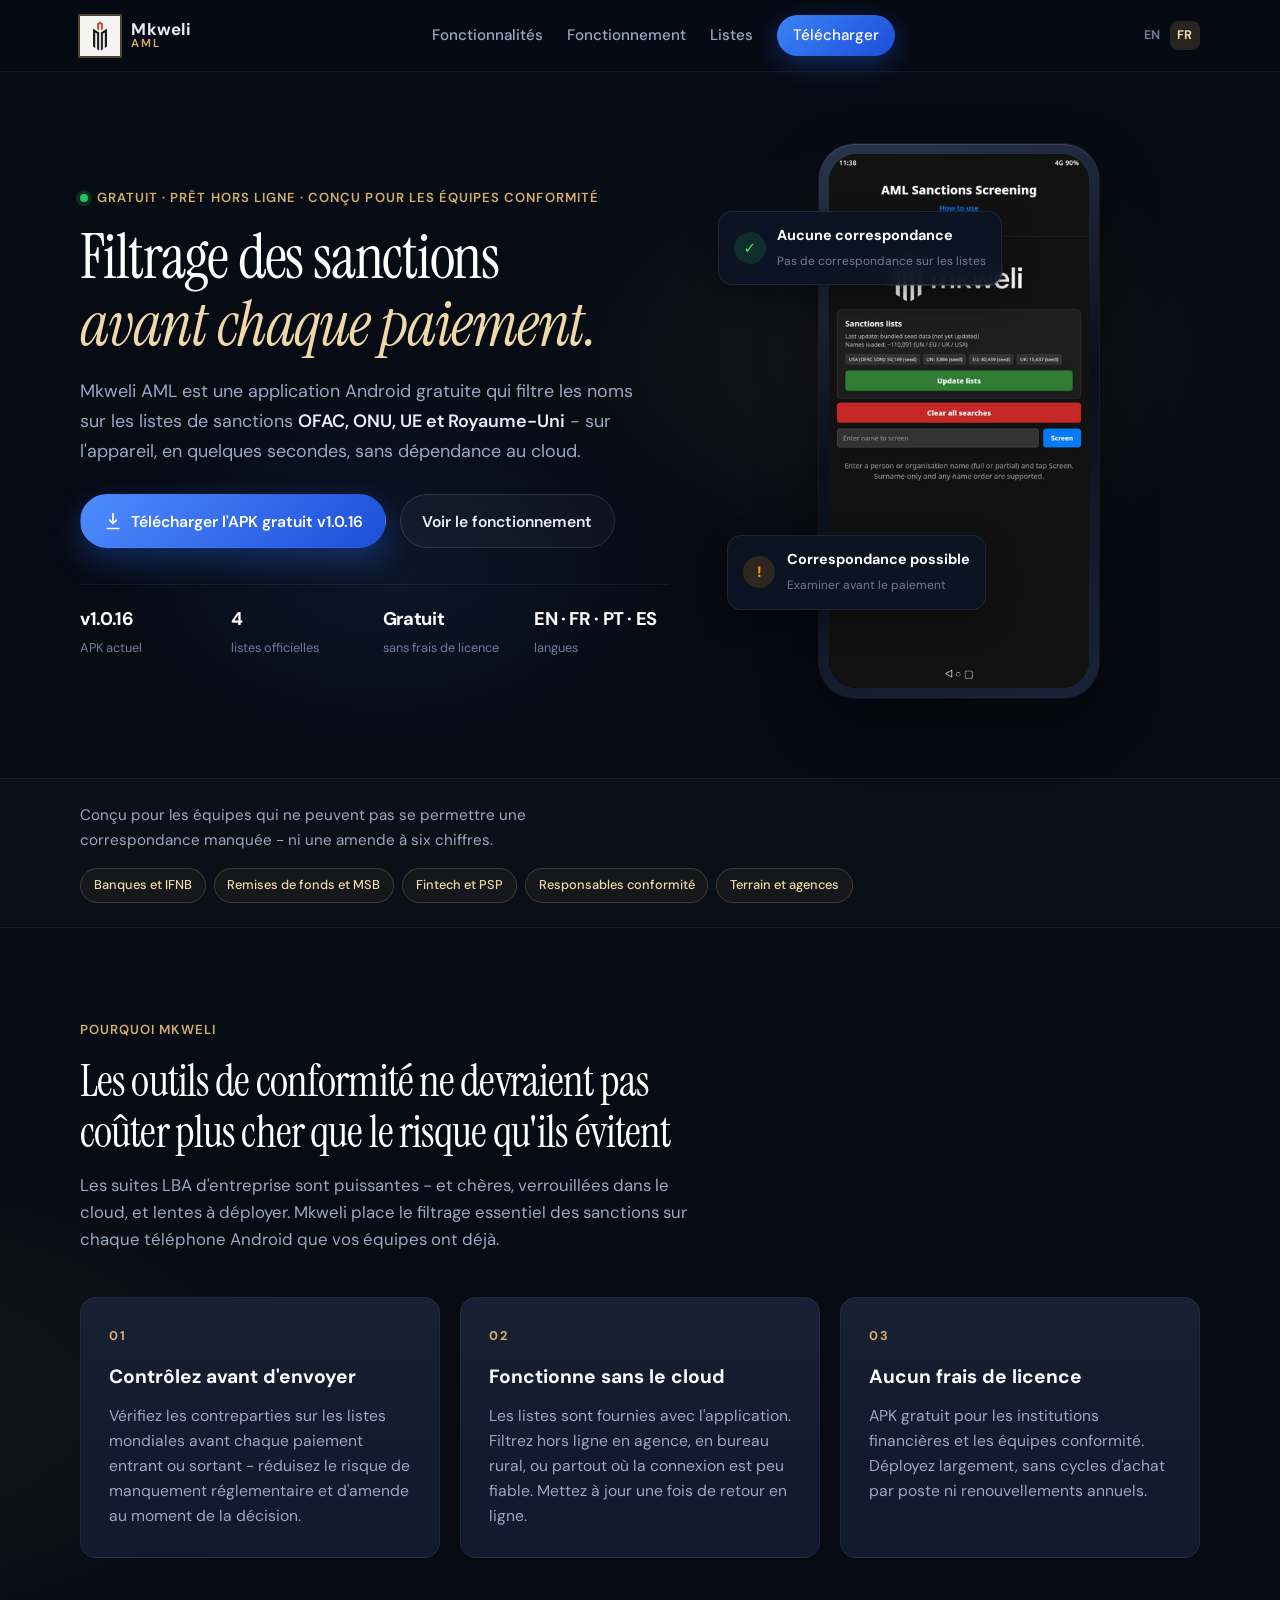
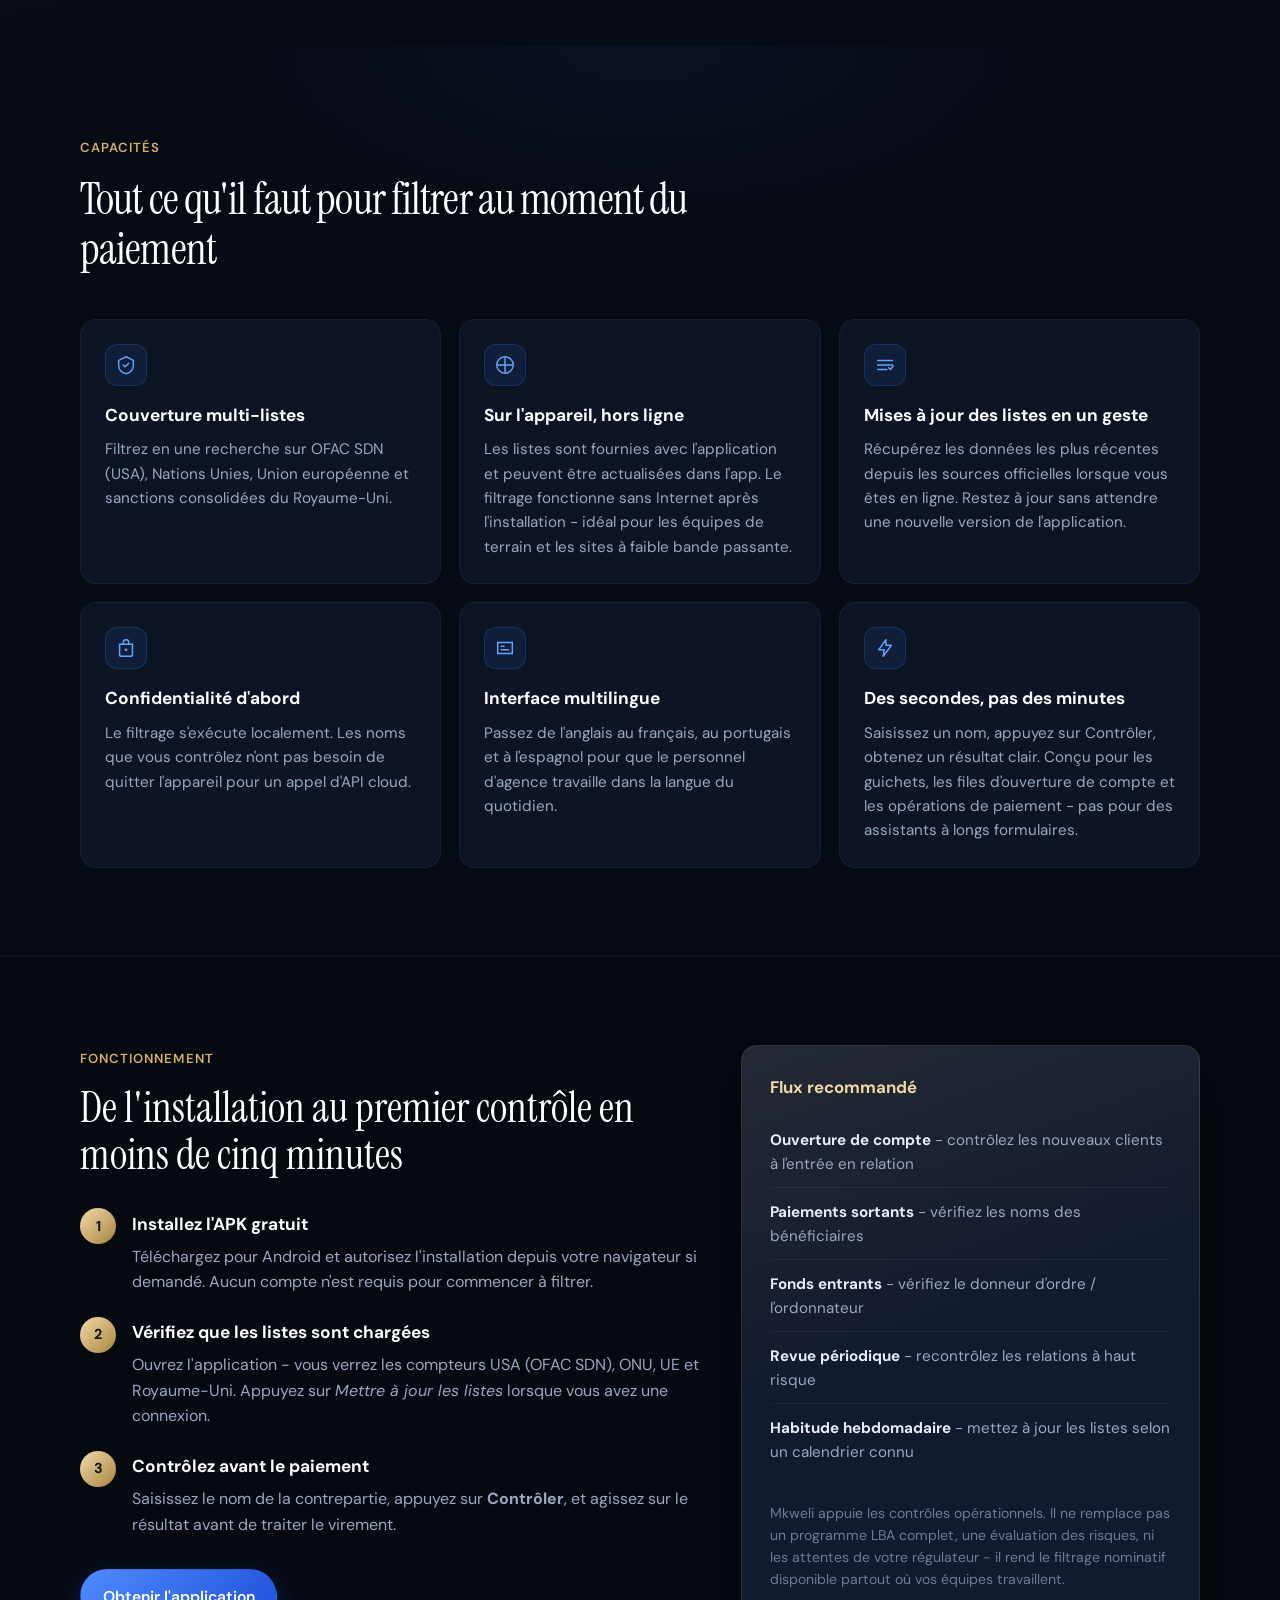
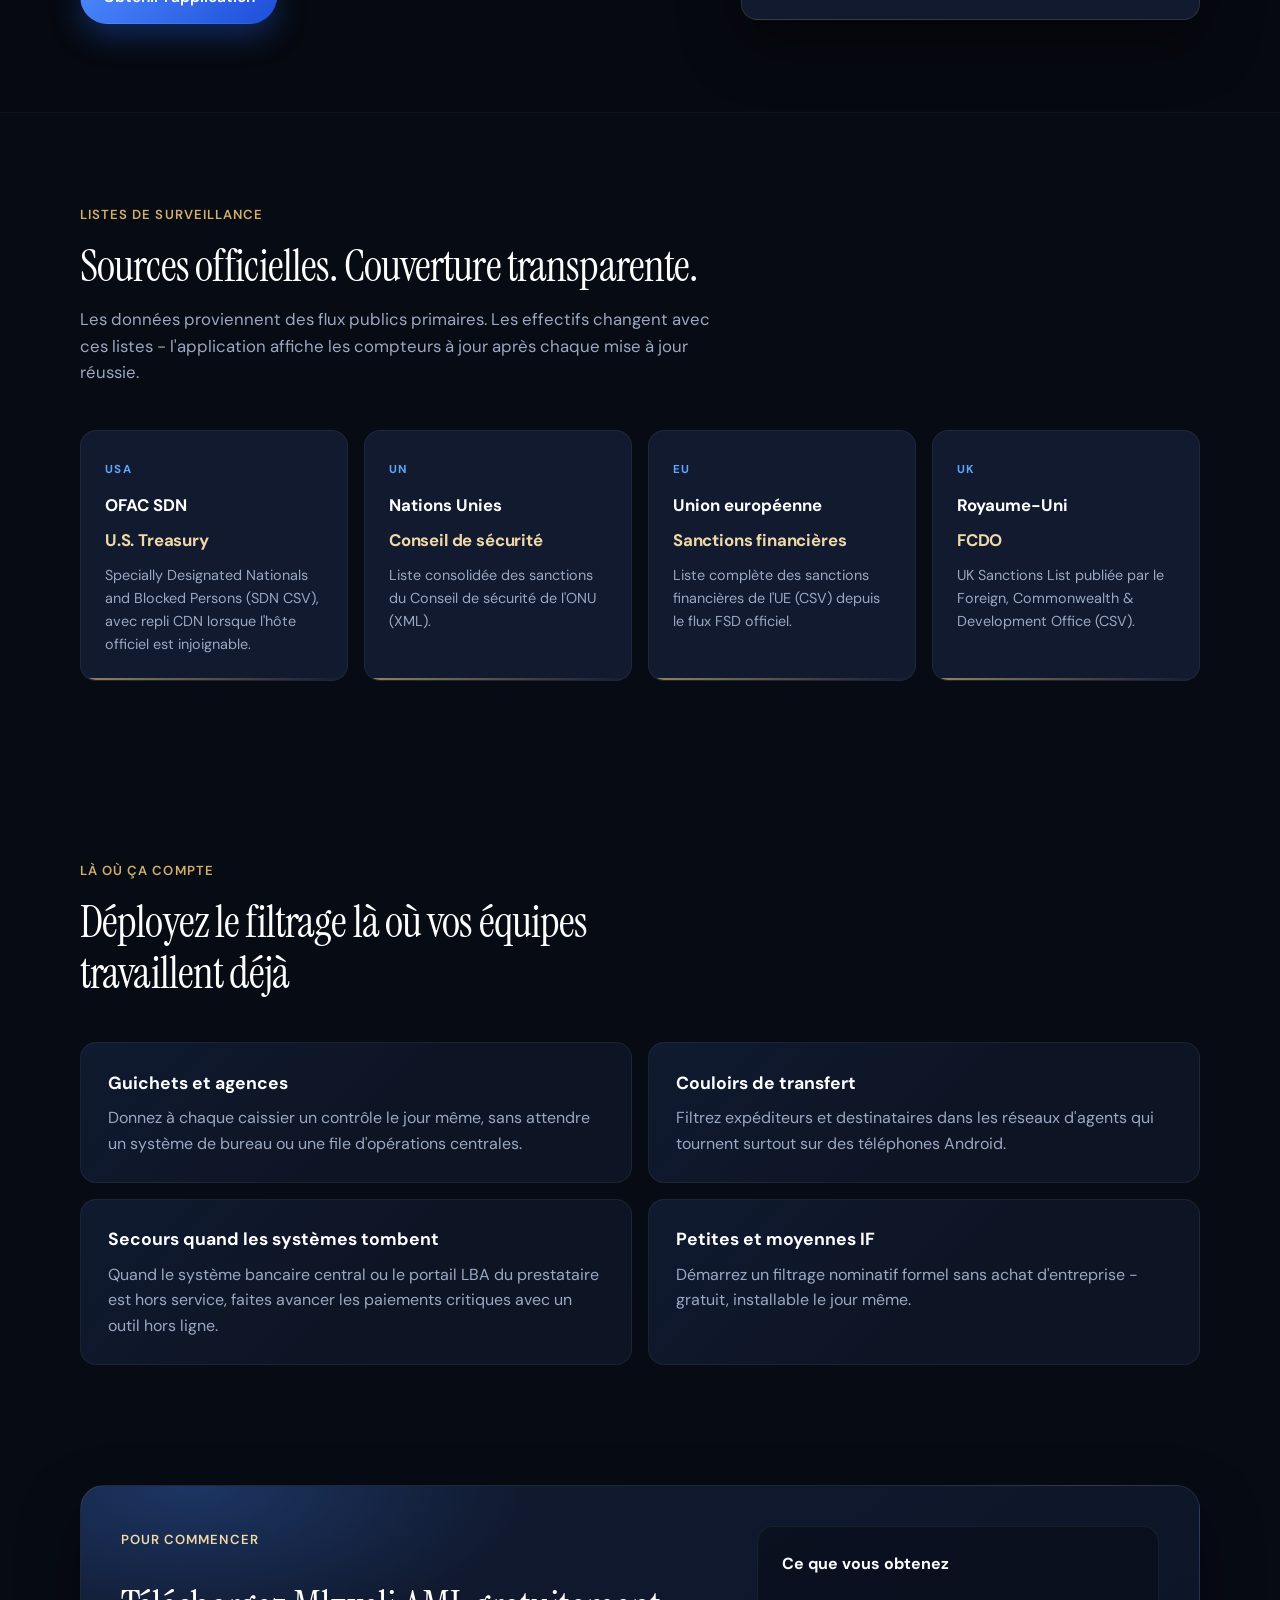
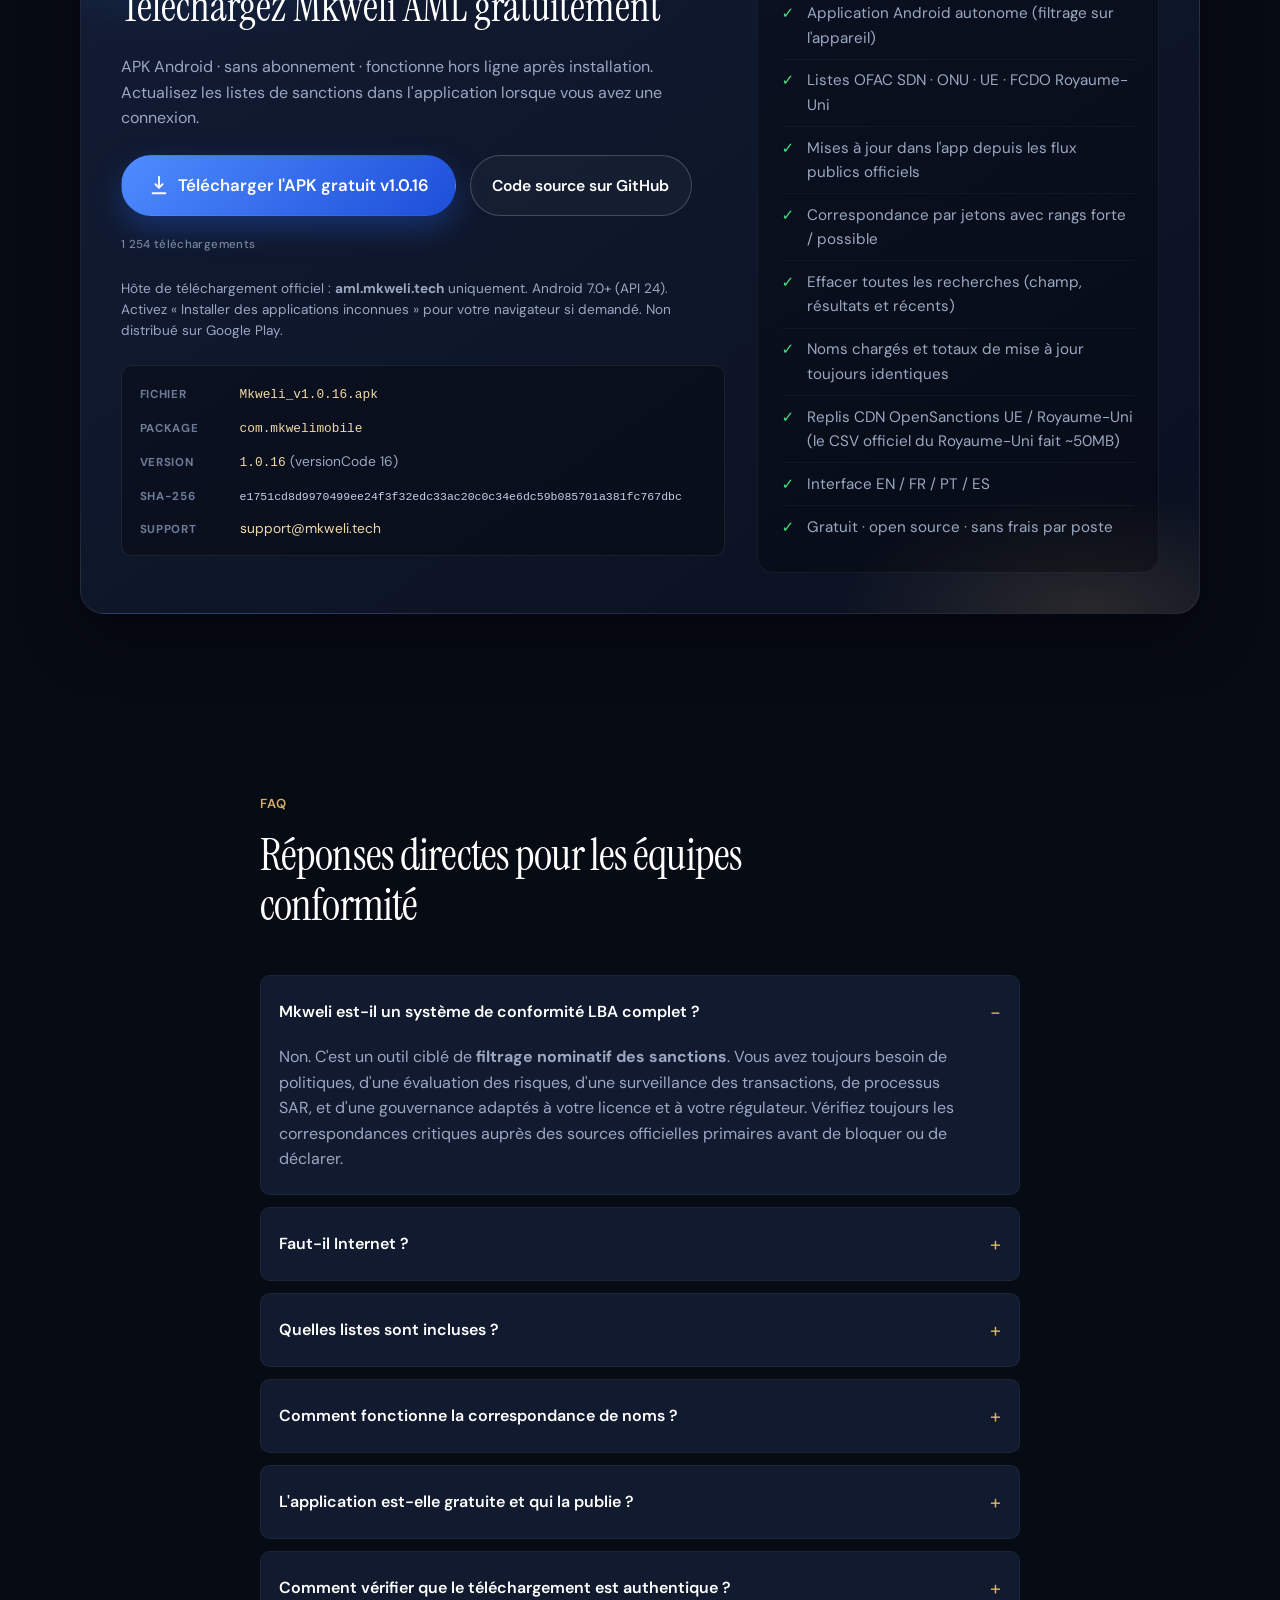
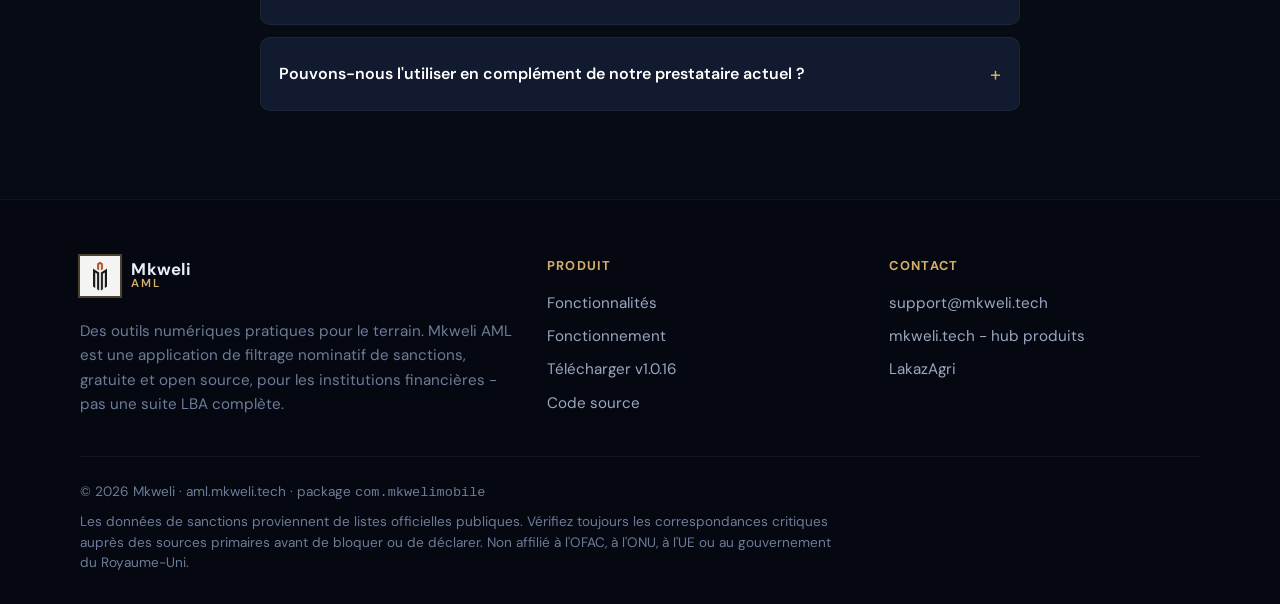
==== commit 32d29a17: "Publish Mkweli AML v1.0.16. Names loaded and the post-update total now share one saved count. Downlo" ====
--- a/fr.html
+++ b/fr.html
@@ -4,7 +4,7 @@
   <meta charset="UTF-8" />
   <meta name="viewport" content="width=device-width, initial-scale=1.0" />
   <title>Mkweli AML - Application gratuite de filtrage de sanctions hors ligne (OFAC, ONU, UE, Royaume-Uni)</title>
-  <meta name="description" content="Mkweli AML est une application Android gratuite et open source pour le filtrage nominatif de sanctions hors ligne : listes OFAC SDN, ONU, UE et Royaume-Uni (FCDO). Sur l'appareil, multilingue, sans cloud. Version 1.0.15." />
+  <meta name="description" content="Mkweli AML est une application Android gratuite et open source pour le filtrage nominatif de sanctions hors ligne : listes OFAC SDN, ONU, UE et Royaume-Uni (FCDO). Sur l'appareil, multilingue, sans cloud. Version 1.0.16." />
   <meta name="keywords" content="Mkweli AML, application LBA gratuite, filtrage de sanctions, filtrage OFAC SDN, contrôle de sanctions hors ligne, filtrage nominatif, application liste ONU, sanctions financières UE, sanctions FCDO Royaume-Uni, application conformité Maurice, LBA transferts d'argent, filtrage de sanctions mobile" />
   <meta name="author" content="Mkweli" />
   <meta name="robots" content="index, follow, max-image-preview:large, max-snippet:-1, max-video-preview:-1" />
@@ -22,7 +22,7 @@
   <meta property="og:site_name" content="Mkweli AML" />
   <meta property="og:locale" content="fr_MU" />
   <meta property="og:locale:alternate" content="en_MU" />
-  <meta property="og:title" content="Mkweli AML - Filtrage de sanctions hors ligne gratuit (v1.0.15)" />
+  <meta property="og:title" content="Mkweli AML - Filtrage de sanctions hors ligne gratuit (v1.0.16)" />
   <meta property="og:description" content="APK Android gratuit et open source. Filtrez les noms sur l'appareil contre les listes OFAC SDN, ONU, UE et Royaume-Uni (FCDO). Sans cloud." />
   <meta property="og:type" content="website" />
   <meta property="og:url" content="https://aml.mkweli.tech/fr.html" />
@@ -31,14 +31,14 @@
   <meta property="og:image:type" content="image/jpeg" />
   <meta property="og:image:width" content="1200" />
   <meta property="og:image:height" content="630" />
-  <meta property="og:image:alt" content="Mkweli AML v1.0.15 - filtrage de sanctions hors ligne gratuit" />
+  <meta property="og:image:alt" content="Mkweli AML v1.0.16 - filtrage de sanctions hors ligne gratuit" />
 
   <!-- Twitter / X -->
   <meta name="twitter:card" content="summary_large_image" />
-  <meta name="twitter:title" content="Mkweli AML - Filtrage de sanctions hors ligne gratuit (v1.0.15)" />
+  <meta name="twitter:title" content="Mkweli AML - Filtrage de sanctions hors ligne gratuit (v1.0.16)" />
   <meta name="twitter:description" content="Listes OFAC, ONU, UE et Royaume-Uni (FCDO) sur l'appareil. APK Android gratuit et open source. support@mkweli.tech" />
   <meta name="twitter:image" content="https://aml.mkweli.tech/assets/og-image.jpg?v=20260821b" />
-  <meta name="twitter:image:alt" content="Mkweli AML v1.0.15 filtrage de sanctions" />
+  <meta name="twitter:image:alt" content="Mkweli AML v1.0.16 filtrage de sanctions" />
 
   <link rel="icon" href="assets/favicon.ico" sizes="any" />
   <link rel="icon" type="image/png" sizes="32x32" href="assets/favicon-32.png" />
@@ -98,9 +98,9 @@
         },
         "description": "Application Android gratuite et open source pour le filtrage nominatif de sanctions hors ligne : listes OFAC SDN, Conseil de sécurité de l'ONU, sanctions financières de l'UE et FCDO du Royaume-Uni. Le filtrage s'exécute sur l'appareil.",
         "url": "https://aml.mkweli.tech/fr.html",
-        "downloadUrl": "https://aml.mkweli.tech/Mkweli_v1.0.15.apk",
-        "softwareVersion": "1.0.15",
-        "installUrl": "https://aml.mkweli.tech/Mkweli_v1.0.15.apk",
+        "downloadUrl": "https://aml.mkweli.tech/Mkweli_v1.0.16.apk",
+        "softwareVersion": "1.0.16",
+        "installUrl": "https://aml.mkweli.tech/Mkweli_v1.0.16.apk",
         "image": "https://aml.mkweli.tech/assets/og-image.jpg?v=20260821b",
         "author": { "@id": "https://mkweli.tech/#organization" },
         "codeRepository": "https://github.com/gilbertbouic/MkweliMobile",
@@ -123,7 +123,7 @@
         "name": "Mkweli AML - Filtrage de sanctions hors ligne gratuit",
         "isPartOf": { "@id": "https://aml.mkweli.tech/#website" },
         "about": { "@id": "https://aml.mkweli.tech/#app" },
-        "description": "Page produit officielle de Mkweli AML v1.0.15 - filtrage nominatif de sanctions hors ligne, gratuit.",
+        "description": "Page produit officielle de Mkweli AML v1.0.16 - filtrage nominatif de sanctions hors ligne, gratuit.",
         "inLanguage": "fr",
         "primaryImageOfPage": {
           "@type": "ImageObject",
@@ -172,7 +172,7 @@
             "name": "Comment vérifier l'APK ?",
             "acceptedAnswer": {
               "@type": "Answer",
-              "text": "Téléchargez uniquement depuis aml.mkweli.tech. La version actuelle est Mkweli_v1.0.15.apk, package com.mkwelimobile. Comparez le SHA-256 du fichier indiqué dans la section téléchargement de cette page."
+              "text": "Téléchargez uniquement depuis aml.mkweli.tech. La version actuelle est Mkweli_v1.0.16.apk, package com.mkwelimobile. Comparez le SHA-256 du fichier indiqué dans la section téléchargement de cette page."
             }
           },
           {
@@ -253,15 +253,15 @@
             en quelques secondes, sans dépendance au cloud.
           </p>
           <div class="hero-actions">
-            <a class="btn btn-primary" href="https://aml.mkweli.tech/Mkweli_v1.0.15.apk" download="Mkweli_v1.0.15.apk" data-dl-link>
+            <a class="btn btn-primary" href="https://aml.mkweli.tech/Mkweli_v1.0.16.apk" download="Mkweli_v1.0.16.apk" data-dl-link>
               <svg width="20" height="20" viewBox="0 0 24 24" fill="none" aria-hidden="true"><path d="M12 3v12m0 0l4-4m-4 4l-4-4M5 21h14" stroke="currentColor" stroke-width="2" stroke-linecap="round" stroke-linejoin="round"/></svg>
-              Télécharger l'APK gratuit v1.0.15
+              Télécharger l'APK gratuit v1.0.16
             </a>
             <a class="btn btn-ghost" href="#how">Voir le fonctionnement</a>
           </div>
           <ul class="trust-row" aria-label="Chiffres clés">
             <li>
-              <strong>v1.0.15</strong>
+              <strong>v1.0.16</strong>
               <span>APK actuel</span>
             </li>
             <li>
@@ -540,14 +540,14 @@
           <div class="download-actions">
             <a
               class="btn btn-primary btn-lg"
-              href="https://aml.mkweli.tech/Mkweli_v1.0.15.apk"
+              href="https://aml.mkweli.tech/Mkweli_v1.0.16.apk"
               id="apk-download"
-              download="Mkweli_v1.0.15.apk"
+              download="Mkweli_v1.0.16.apk"
               rel="noopener noreferrer"
               data-dl-link
             >
               <svg width="22" height="22" viewBox="0 0 24 24" fill="none" aria-hidden="true"><path d="M12 3v12m0 0l4-4m-4 4l-4-4M5 21h14" stroke="currentColor" stroke-width="2" stroke-linecap="round" stroke-linejoin="round"/></svg>
-              Télécharger l'APK gratuit v1.0.15
+              Télécharger l'APK gratuit v1.0.16
             </a>
             <a class="btn btn-ghost light" href="https://github.com/gilbertbouic/MkweliMobile" rel="noopener noreferrer">Code source sur GitHub</a>
           </div>
@@ -566,7 +566,7 @@
           <dl class="verify-block">
             <div>
               <dt>Fichier</dt>
-              <dd><code>Mkweli_v1.0.15.apk</code></dd>
+              <dd><code>Mkweli_v1.0.16.apk</code></dd>
             </div>
             <div>
               <dt>Package</dt>
@@ -574,11 +574,11 @@
             </div>
             <div>
               <dt>Version</dt>
-              <dd><code>1.0.15</code> (versionCode 15)</dd>
+              <dd><code>1.0.16</code> (versionCode 16)</dd>
             </div>
             <div>
               <dt>SHA-256</dt>
-              <dd><code class="sha">6801a6ef29cfbffb4e4765ded91893cf49daeff0df238b2136d580a53ce8bf98</code></dd>
+              <dd><code class="sha">e1751cd8d9970499ee24f3f32edc33ac20c0c34e6dc59b085701a381fc767dbc</code></dd>
             </div>
             <div>
               <dt>Support</dt>
@@ -627,7 +627,7 @@
           </details>
           <details>
             <summary>Comment fonctionne la correspondance de noms ?</summary>
-            <p>La v1.0.15 utilise la <strong>correspondance par jetons</strong> (parties de nom, n'importe quel ordre) avec des scores classés <em>forte</em> et <em>possible</em>. Ce n'est pas une correspondance floue phonétique, ni une plateforme KYC complète.</p>
+            <p>La v1.0.16 utilise la <strong>correspondance par jetons</strong> (parties de nom, n'importe quel ordre) avec des scores classés <em>forte</em> et <em>possible</em>. Ce n'est pas une correspondance floue phonétique, ni une plateforme KYC complète.</p>
           </details>
           <details>
             <summary>L'application est-elle gratuite et qui la publie ?</summary>
@@ -635,7 +635,7 @@
           </details>
           <details>
             <summary>Comment vérifier que le téléchargement est authentique ?</summary>
-            <p>Téléchargez uniquement depuis <strong>https://aml.mkweli.tech/</strong>. Fichier actuel : <code>Mkweli_v1.0.15.apk</code>, package <code>com.mkwelimobile</code>. Comparez le SHA-256 de la section téléchargement de cette page avec le fichier reçu.</p>
+            <p>Téléchargez uniquement depuis <strong>https://aml.mkweli.tech/</strong>. Fichier actuel : <code>Mkweli_v1.0.16.apk</code>, package <code>com.mkwelimobile</code>. Comparez le SHA-256 de la section téléchargement de cette page avec le fichier reçu.</p>
           </details>
           <details>
             <summary>Pouvons-nous l'utiliser en complément de notre prestataire actuel ?</summary>
@@ -665,7 +665,7 @@
         <h4>Produit</h4>
         <a href="#features">Fonctionnalités</a>
         <a href="#how">Fonctionnement</a>
-        <a href="#download">Télécharger v1.0.15</a>
+        <a href="#download">Télécharger v1.0.16</a>
         <a href="https://github.com/gilbertbouic/MkweliMobile" rel="noopener noreferrer">Code source</a>
       </div>
       <div class="footer-col">
--- a/styles.css
+++ b/styles.css
@@ -73,6 +73,7 @@
 
 html {
   scroll-behavior: smooth;
+  overflow-x: clip;
 }
 
 body {
@@ -87,6 +88,7 @@
     var(--bg);
   -webkit-font-smoothing: antialiased;
   text-rendering: optimizeLegibility;
+  overflow-wrap: break-word;
 }
 
 img {
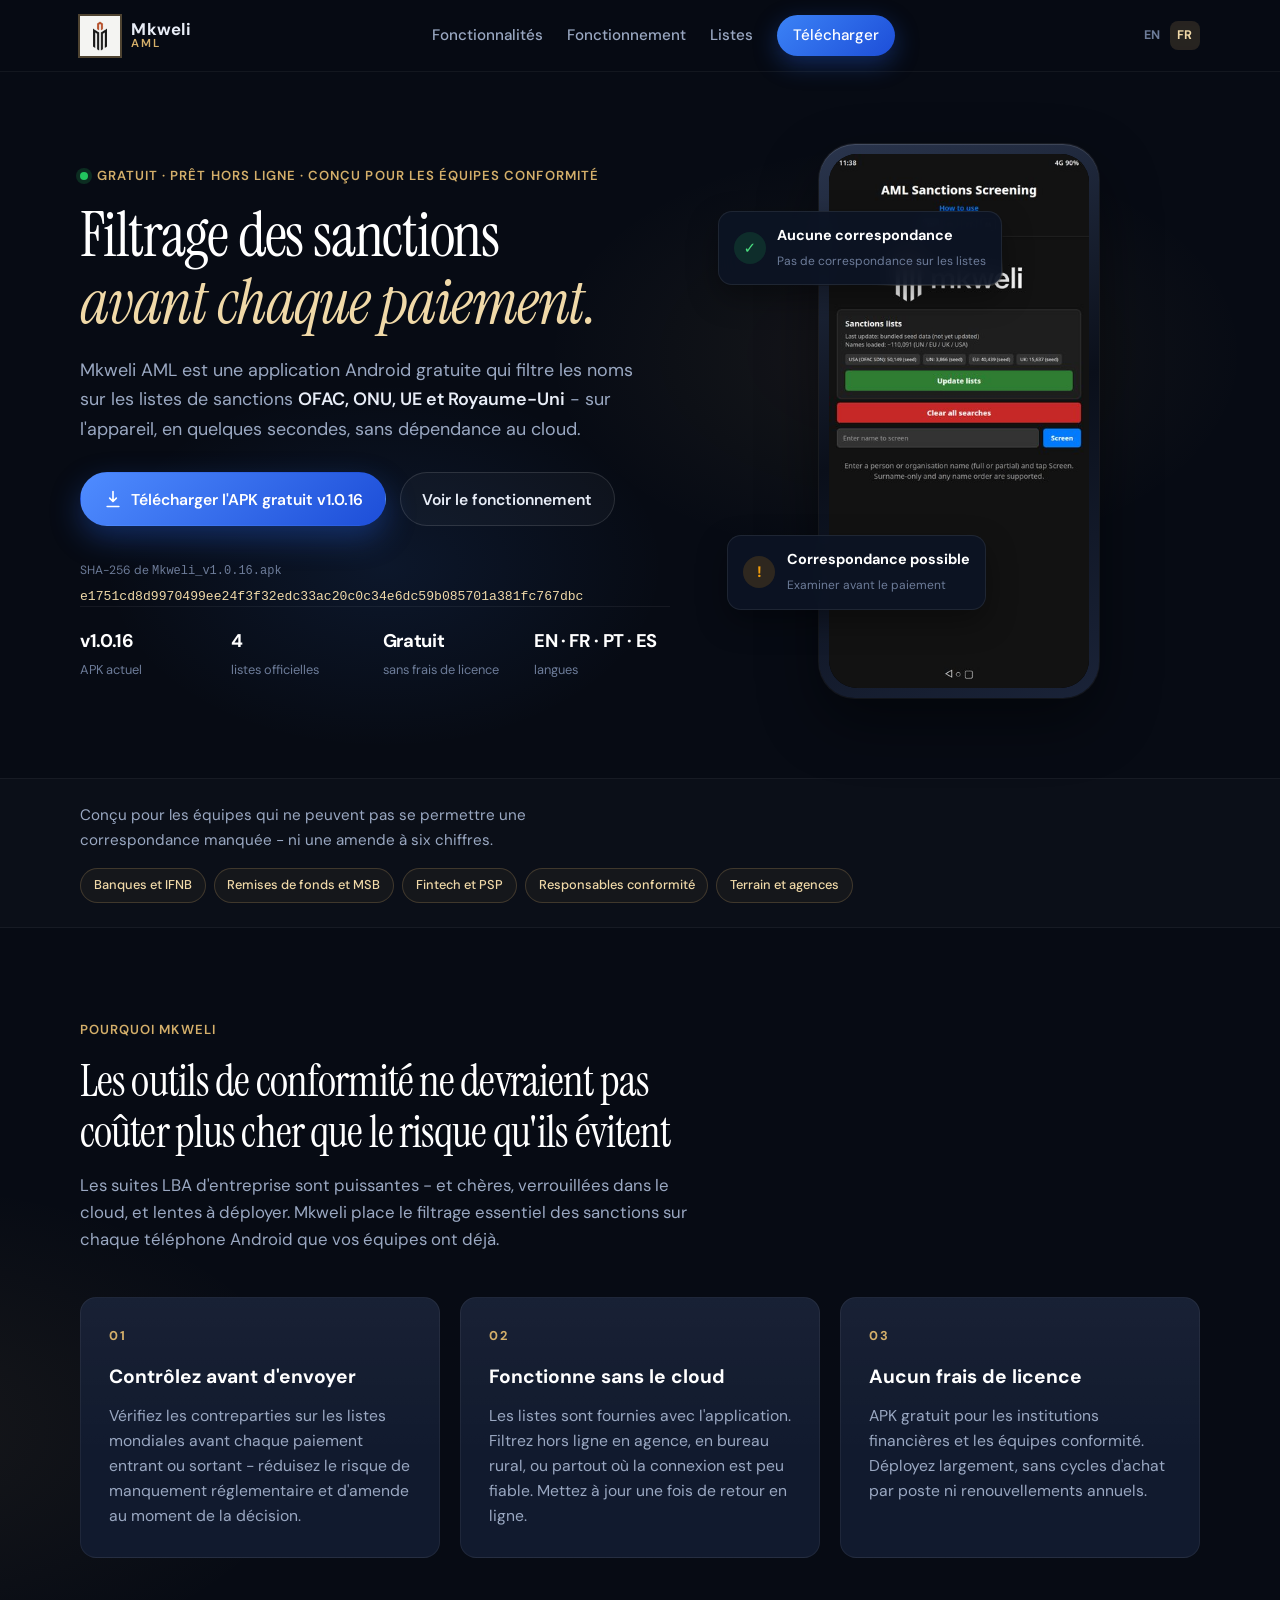
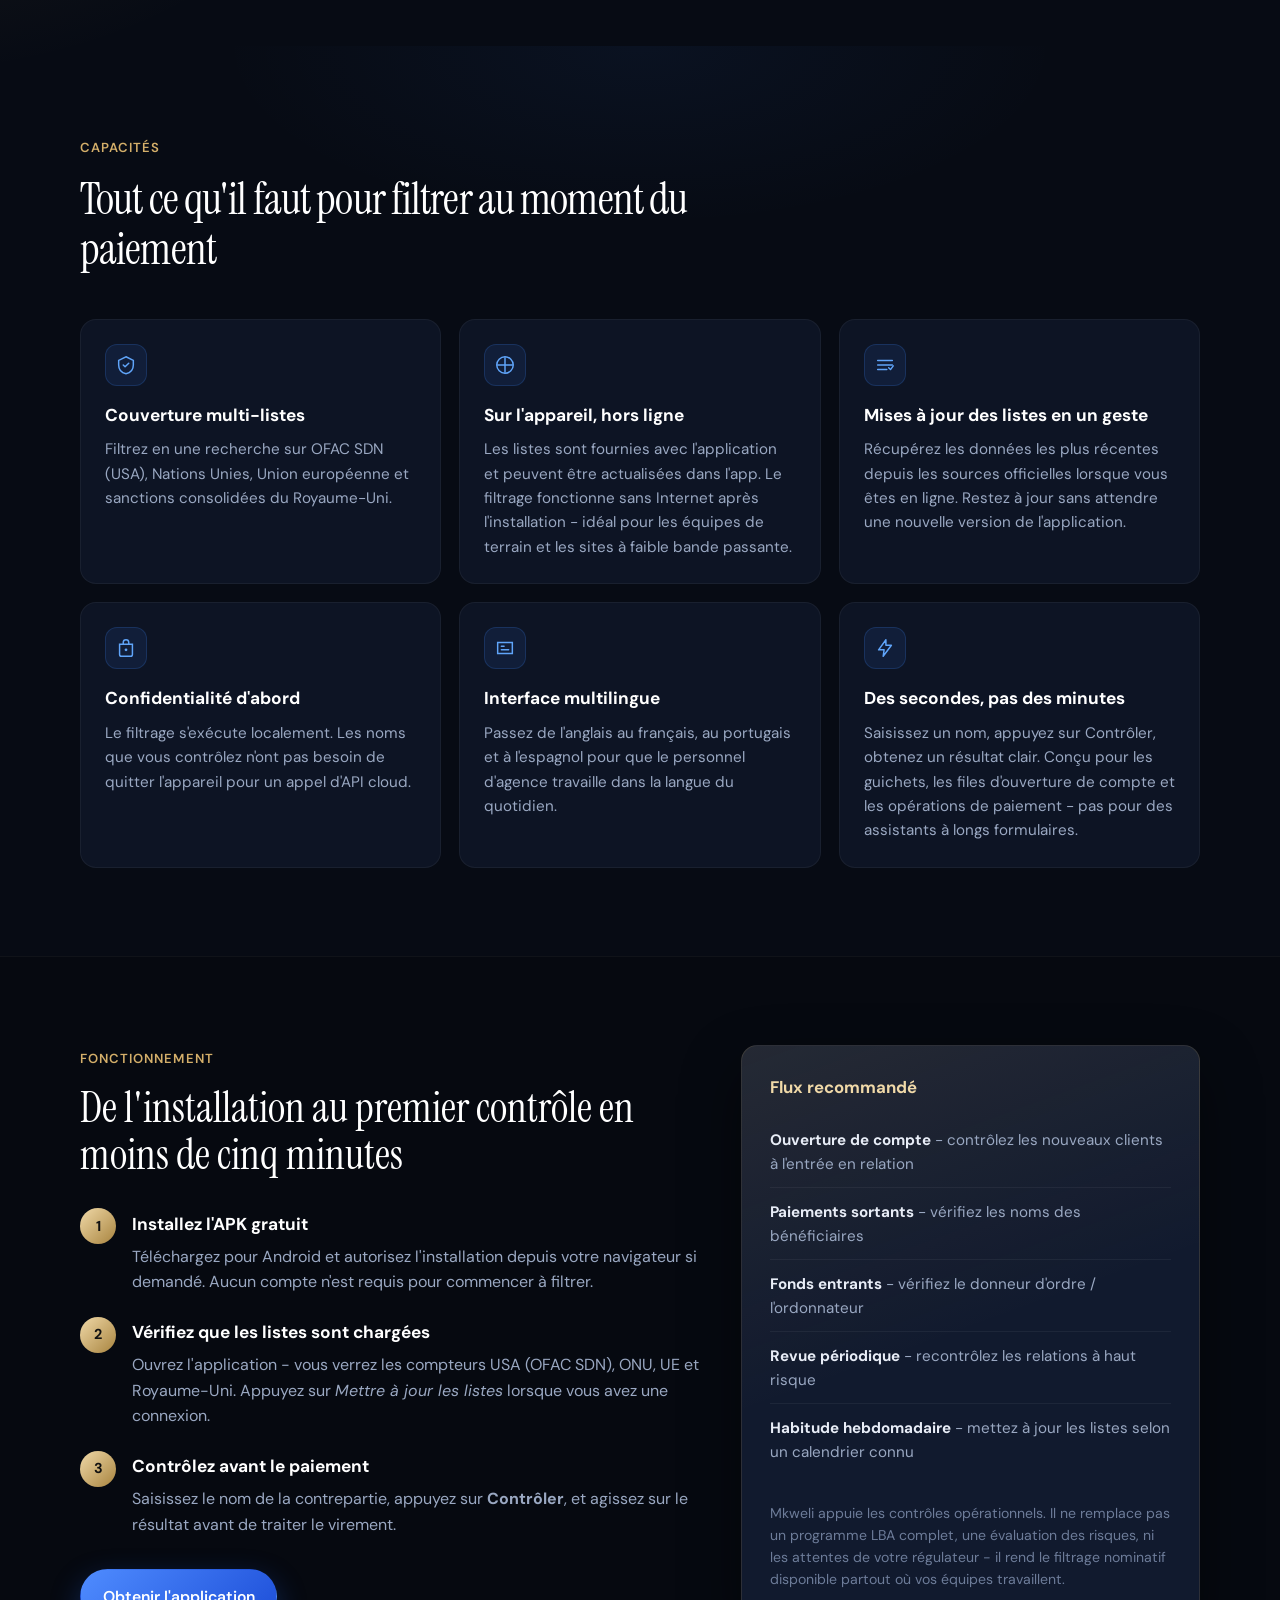
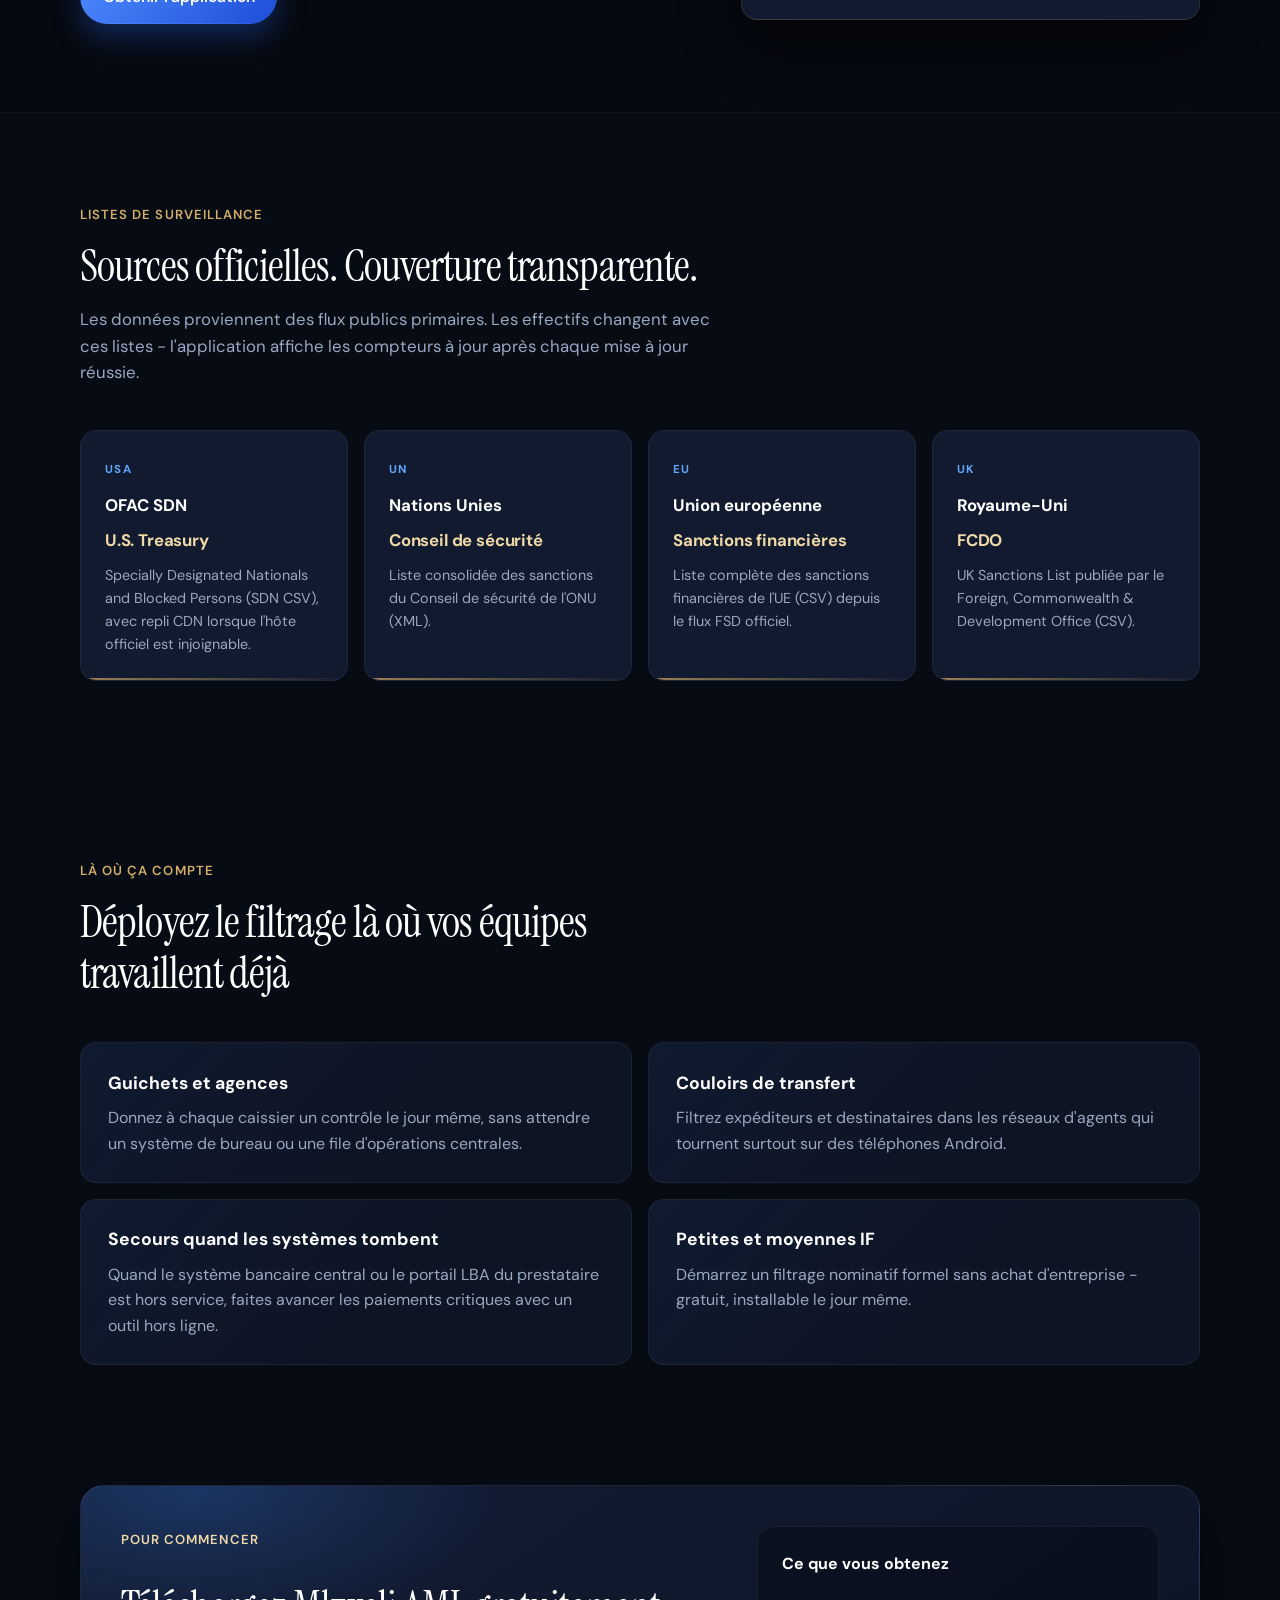
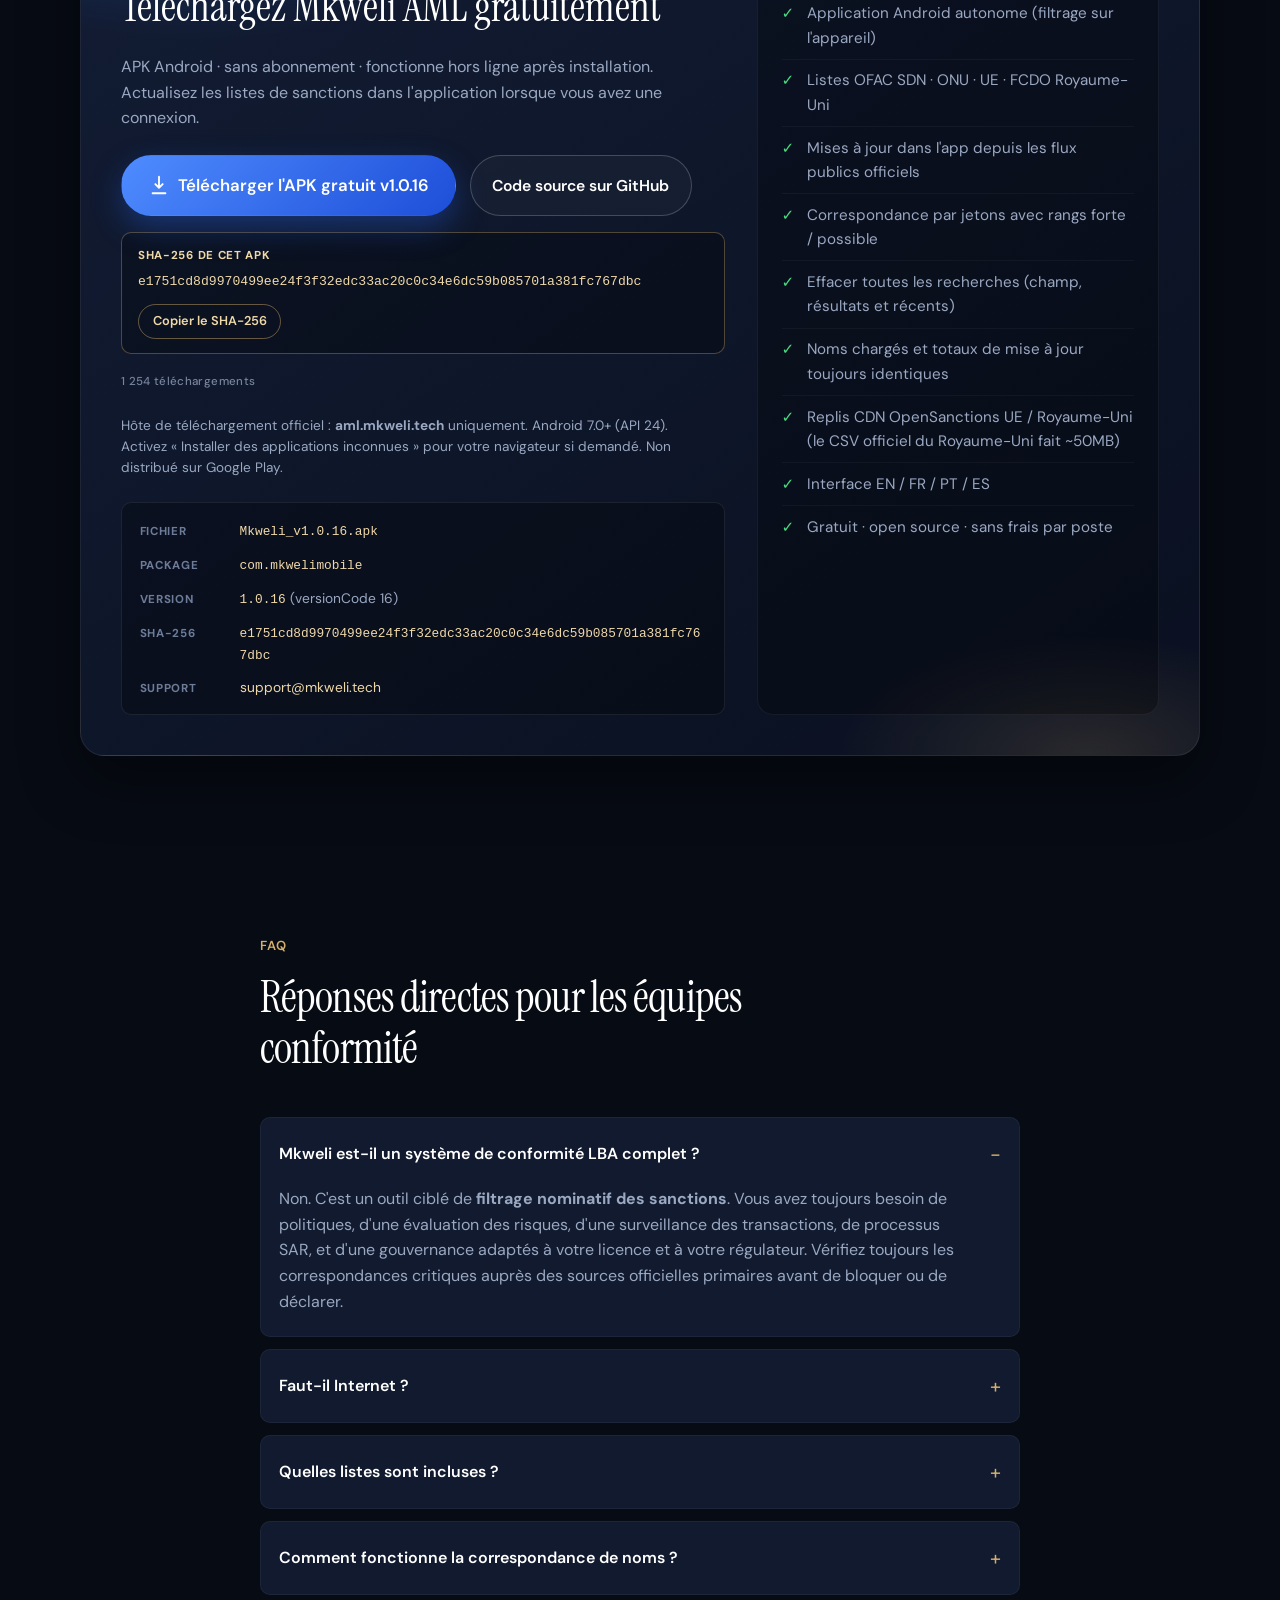
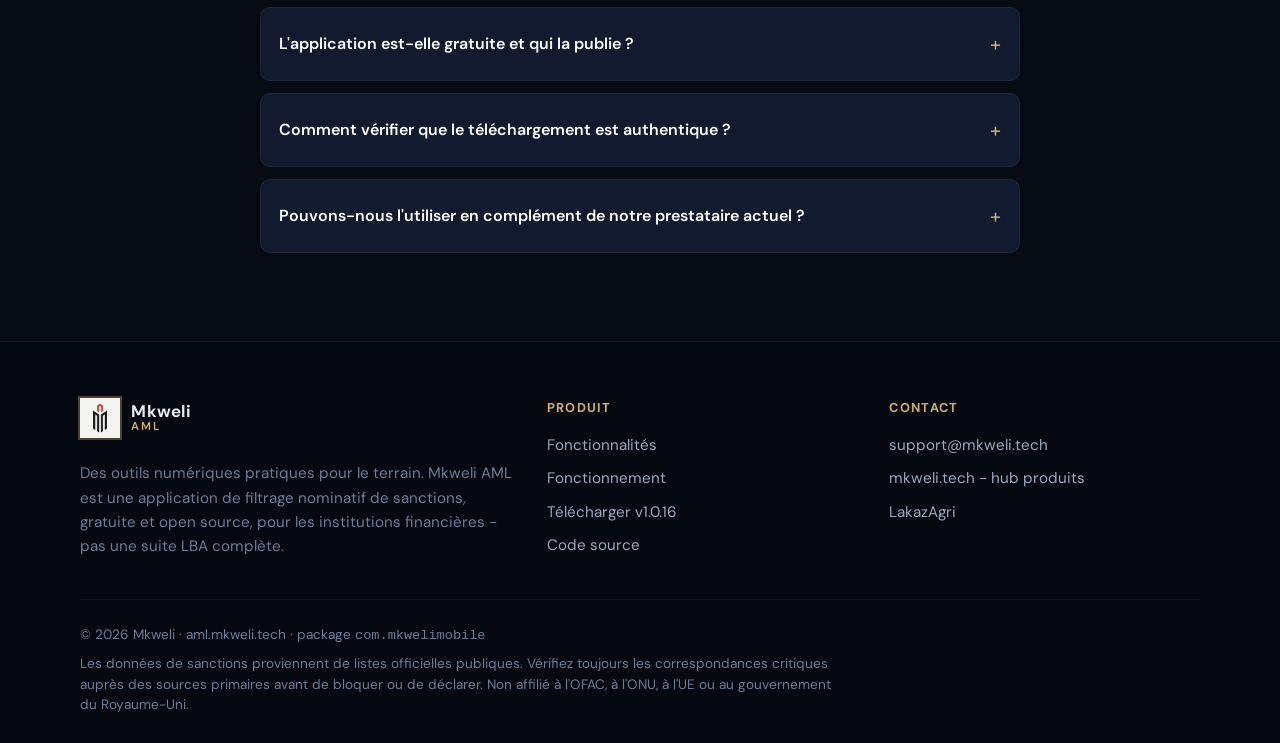
==== commit b0ba5df4: "Show the v1.0.16 APK SHA-256 next to every download. Put the full hash under the hero and download b" ====
--- a/fr.html
+++ b/fr.html
@@ -47,7 +47,7 @@
   <link rel="preconnect" href="https://fonts.googleapis.com" />
   <link rel="preconnect" href="https://fonts.gstatic.com" crossorigin />
   <link href="https://fonts.googleapis.com/css2?family=DM+Sans:ital,opsz,wght@0,9..40,400;0,9..40,500;0,9..40,600;0,9..40,700;1,9..40,400&family=Instrument+Serif:ital@0;1&display=swap" rel="stylesheet" />
-  <link rel="stylesheet" href="styles.css" />
+  <link rel="stylesheet" href="styles.css?v=20261003b" />
 
   <script type="application/ld+json">
   {
@@ -172,7 +172,7 @@
             "name": "Comment vérifier l'APK ?",
             "acceptedAnswer": {
               "@type": "Answer",
-              "text": "Téléchargez uniquement depuis aml.mkweli.tech. La version actuelle est Mkweli_v1.0.16.apk, package com.mkwelimobile. Comparez le SHA-256 du fichier indiqué dans la section téléchargement de cette page."
+              "text": "Téléchargez uniquement depuis aml.mkweli.tech. La version actuelle est Mkweli_v1.0.16.apk, package com.mkwelimobile. SHA-256 : e1751cd8d9970499ee24f3f32edc33ac20c0c34e6dc59b085701a381fc767dbc."
             }
           },
           {
@@ -259,6 +259,10 @@
             </a>
             <a class="btn btn-ghost" href="#how">Voir le fonctionnement</a>
           </div>
+          <p class="hero-sha">
+            SHA-256 de <code>Mkweli_v1.0.16.apk</code>
+            <code class="apk-checksum-value">e1751cd8d9970499ee24f3f32edc33ac20c0c34e6dc59b085701a381fc767dbc</code>
+          </p>
           <ul class="trust-row" aria-label="Chiffres clés">
             <li>
               <strong>v1.0.16</strong>
@@ -551,6 +555,11 @@
             </a>
             <a class="btn btn-ghost light" href="https://github.com/gilbertbouic/MkweliMobile" rel="noopener noreferrer">Code source sur GitHub</a>
           </div>
+          <div class="apk-checksum">
+            <p class="apk-checksum-label">SHA-256 de cet APK</p>
+            <code class="apk-checksum-value" id="apk-sha">e1751cd8d9970499ee24f3f32edc33ac20c0c34e6dc59b085701a381fc767dbc</code>
+            <button type="button" class="sha-copy" data-copy-target="apk-sha" data-copied-label="Copié">Copier le SHA-256</button>
+          </div>
           <p
             class="dl-counter"
             data-dl-counter
@@ -635,7 +644,7 @@
           </details>
           <details>
             <summary>Comment vérifier que le téléchargement est authentique ?</summary>
-            <p>Téléchargez uniquement depuis <strong>https://aml.mkweli.tech/</strong>. Fichier actuel : <code>Mkweli_v1.0.16.apk</code>, package <code>com.mkwelimobile</code>. Comparez le SHA-256 de la section téléchargement de cette page avec le fichier reçu.</p>
+            <p>Téléchargez uniquement depuis <strong>https://aml.mkweli.tech/</strong>. Fichier actuel : <code>Mkweli_v1.0.16.apk</code>, package <code>com.mkwelimobile</code>. SHA-256 : <code class="sha">e1751cd8d9970499ee24f3f32edc33ac20c0c34e6dc59b085701a381fc767dbc</code>.</p>
           </details>
           <details>
             <summary>Pouvons-nous l'utiliser en complément de notre prestataire actuel ?</summary>
@@ -681,6 +690,6 @@
     </div>
   </footer>
 
-  <script src="script.js"></script>
+  <script src="script.js?v=20261003b"></script>
 </body>
 </html>
--- a/styles.css
+++ b/styles.css
@@ -971,7 +971,62 @@
   display: flex;
   flex-wrap: wrap;
   gap: 0.85rem;
-  margin-bottom: 1.25rem;
+  margin-bottom: 1rem;
+}
+
+.hero-sha {
+  margin: 0.9rem 0 0;
+  max-width: 36rem;
+  font-size: 0.75rem;
+  line-height: 1.4;
+  color: var(--text-dim);
+}
+
+.apk-checksum {
+  margin: 0 0 1.15rem;
+  padding: 0.9rem 1rem;
+  max-width: 40rem;
+  border-radius: var(--radius-sm);
+  background: rgba(0, 0, 0, 0.28);
+  border: 1px solid rgba(212, 175, 106, 0.35);
+}
+
+.apk-checksum-label {
+  margin: 0;
+  font-size: 0.72rem;
+  font-weight: 700;
+  letter-spacing: 0.06em;
+  text-transform: uppercase;
+  color: var(--gold-soft);
+}
+
+.apk-checksum-value,
+.hero-sha .apk-checksum-value {
+  display: block;
+  margin-top: 0.4rem;
+  font-family: ui-monospace, SFMono-Regular, Menlo, Consolas, monospace;
+  font-size: 0.82rem;
+  line-height: 1.5;
+  color: var(--gold-soft);
+  word-break: break-all;
+  user-select: all;
+}
+
+.sha-copy {
+  margin-top: 0.75rem;
+  padding: 0.4rem 0.85rem;
+  border-radius: var(--radius-pill);
+  border: 1px solid rgba(212, 175, 106, 0.45);
+  background: transparent;
+  color: var(--gold-soft);
+  font: inherit;
+  font-size: 0.8rem;
+  font-weight: 600;
+  cursor: pointer;
+}
+
+.sha-copy:hover {
+  background: rgba(212, 175, 106, 0.12);
 }
 
 .download-meta {
@@ -1037,13 +1092,22 @@
 }
 
 .verify-block code.sha {
-  font-size: 0.72rem;
-  line-height: 1.45;
-  color: #c5d0e6;
+  font-size: 0.8rem;
+  line-height: 1.5;
+  color: var(--gold-soft);
+  word-break: break-all;
+  user-select: all;
 }
 
 .verify-block a {
   color: var(--gold-soft);
+}
+
+code.sha {
+  font-family: ui-monospace, SFMono-Regular, Menlo, Consolas, monospace;
+  font-size: 0.82rem;
+  word-break: break-all;
+  user-select: all;
 }
 
 .checklist {
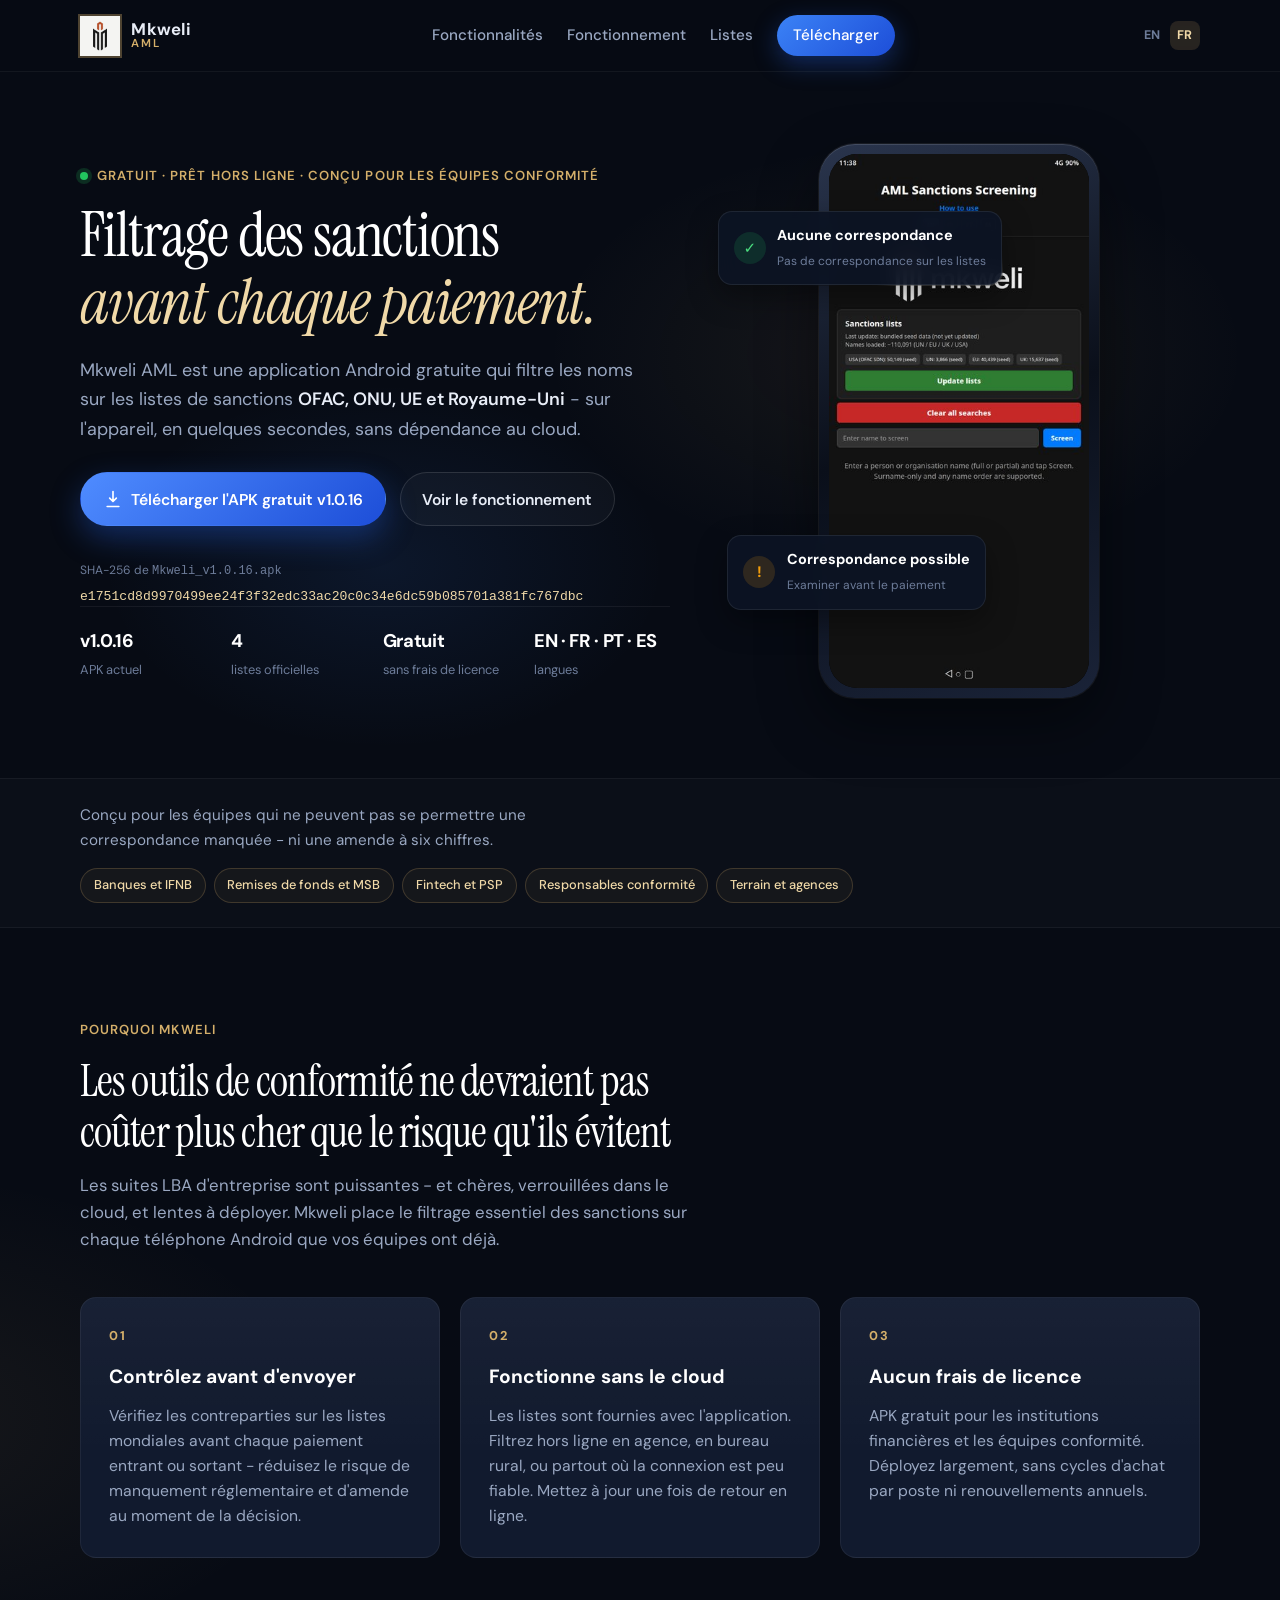
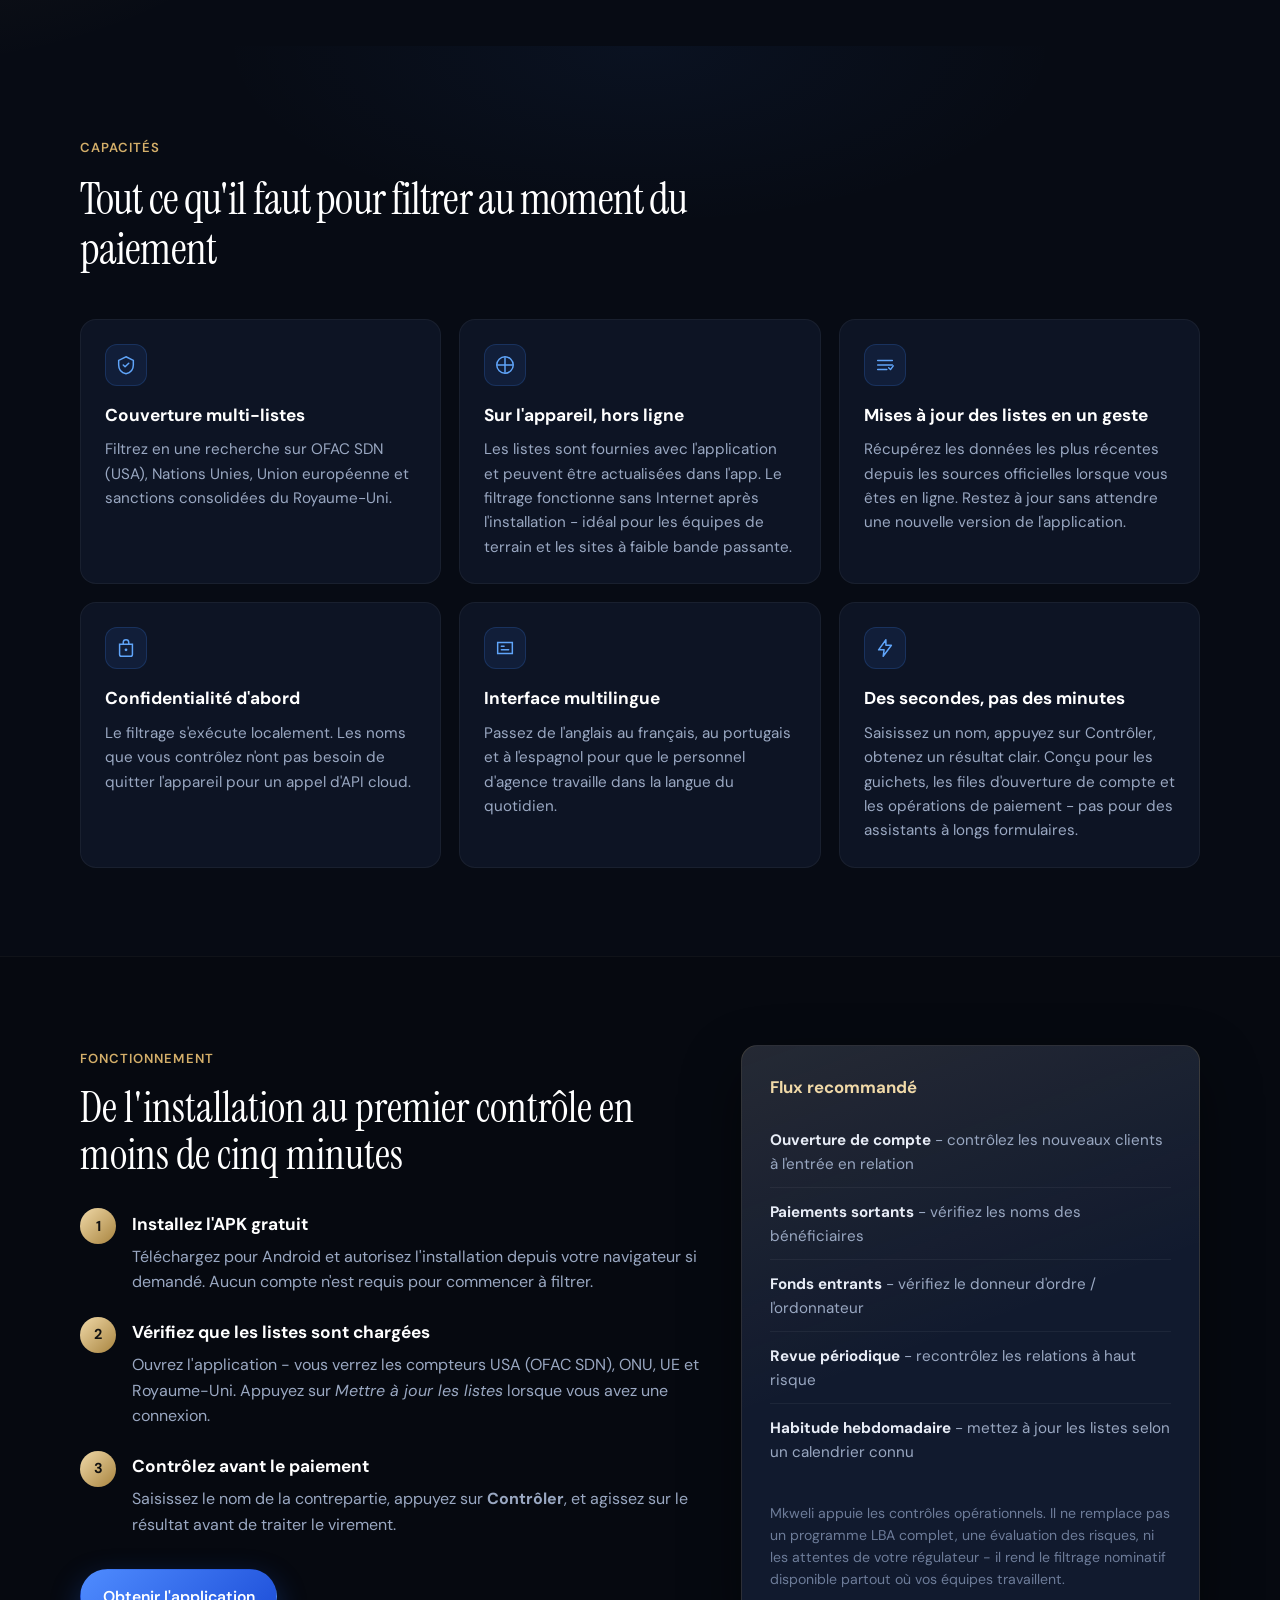
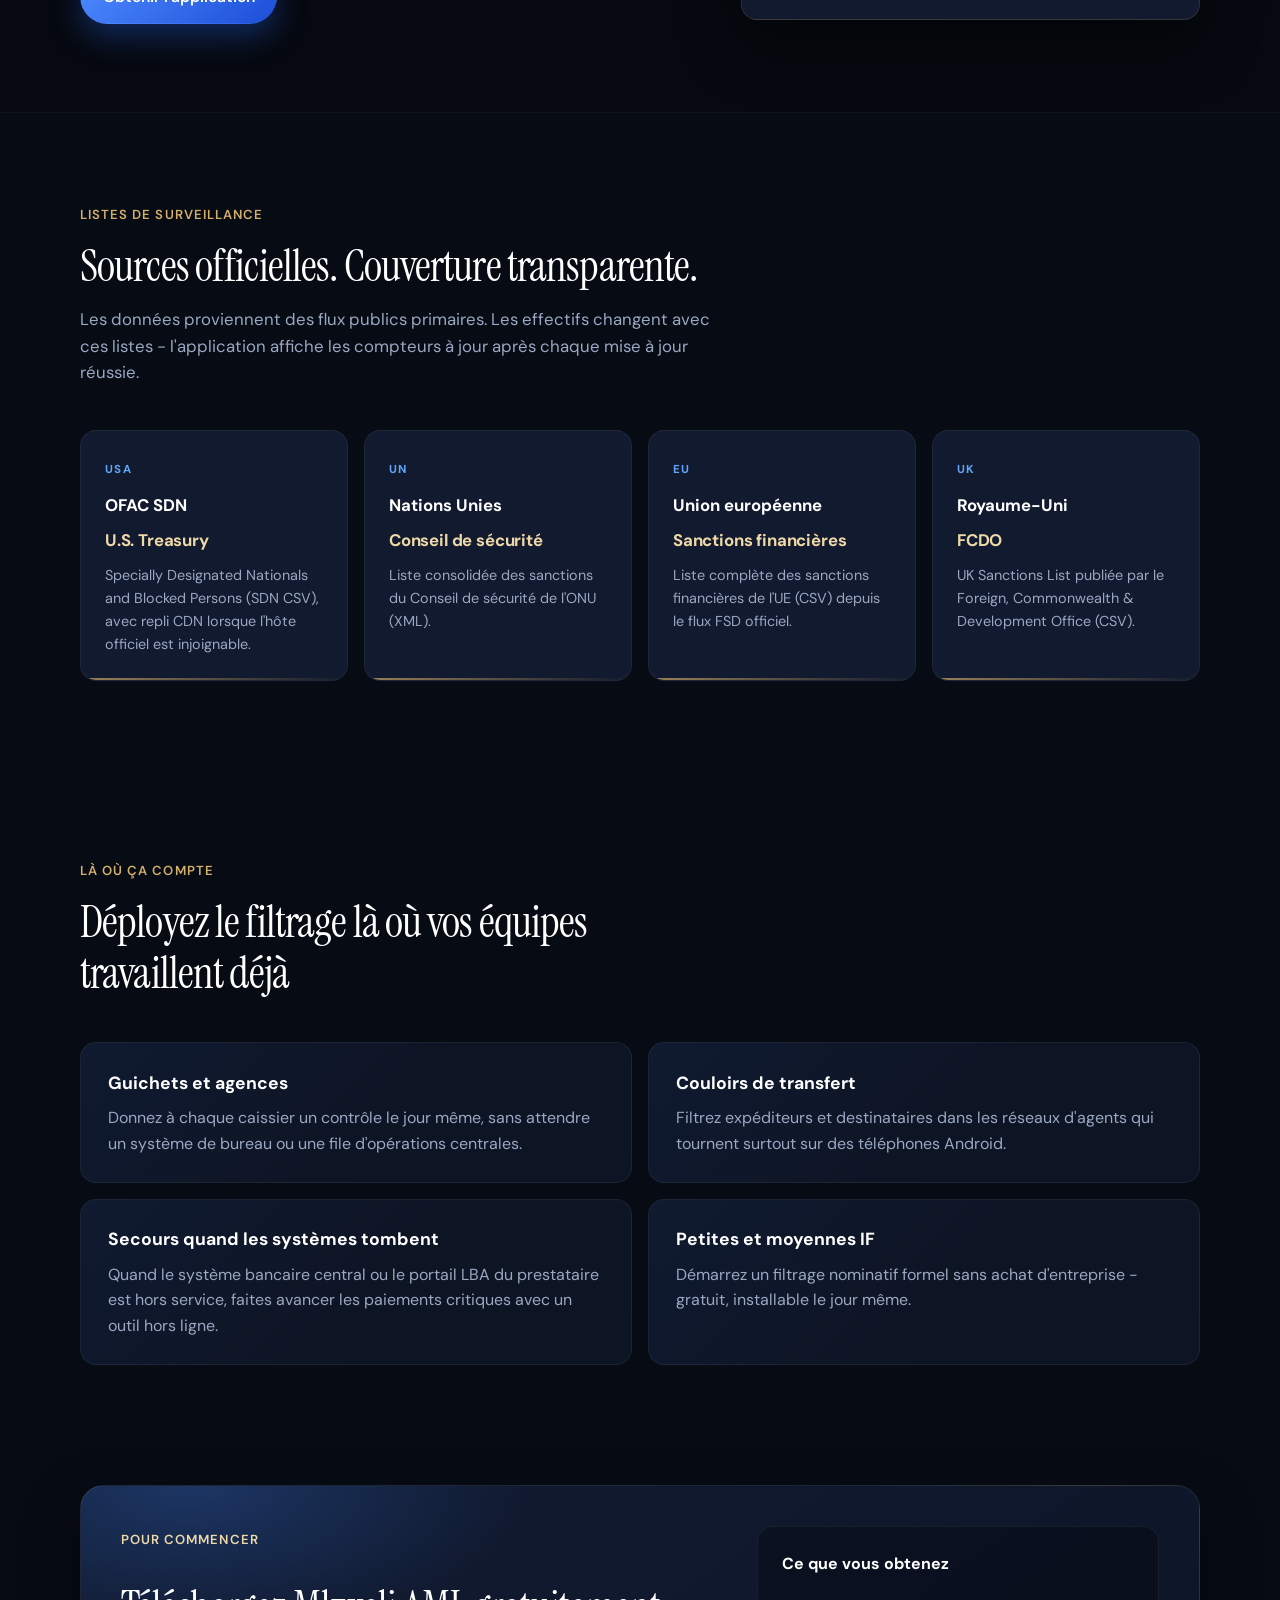
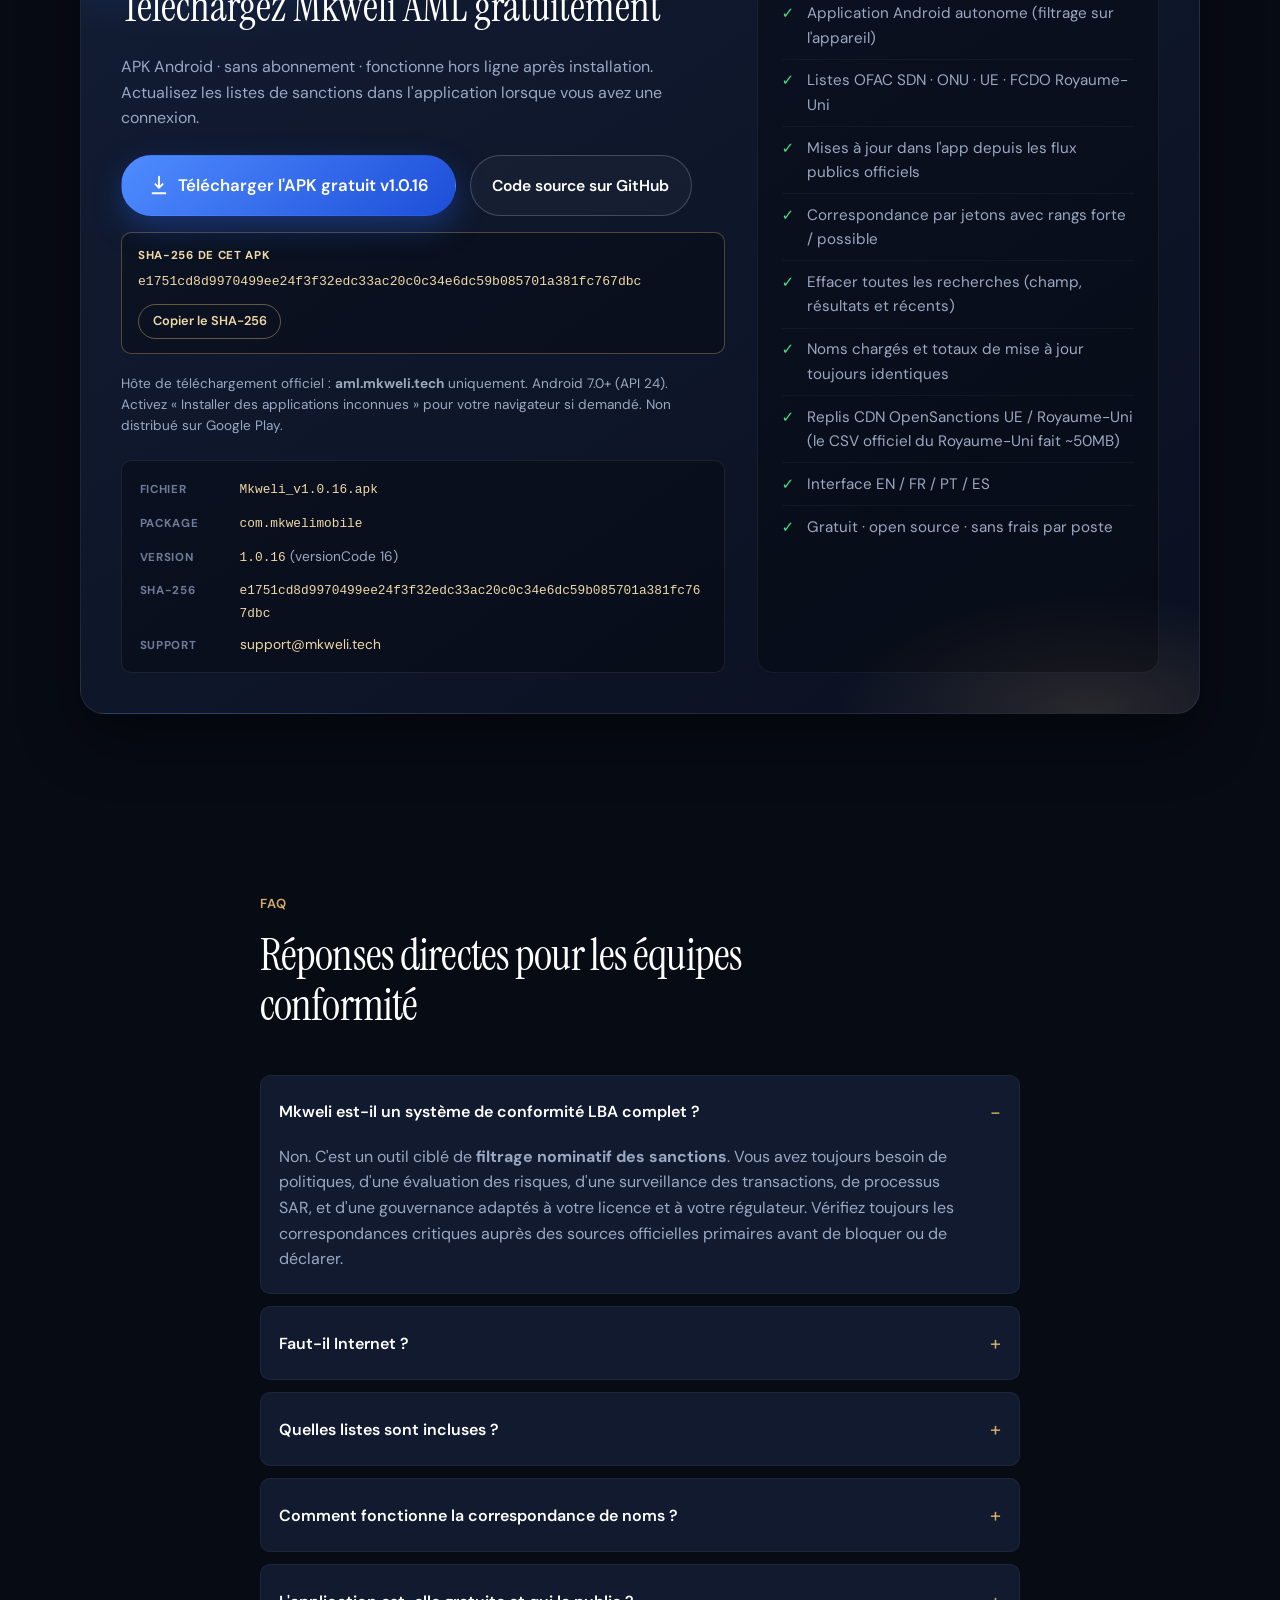
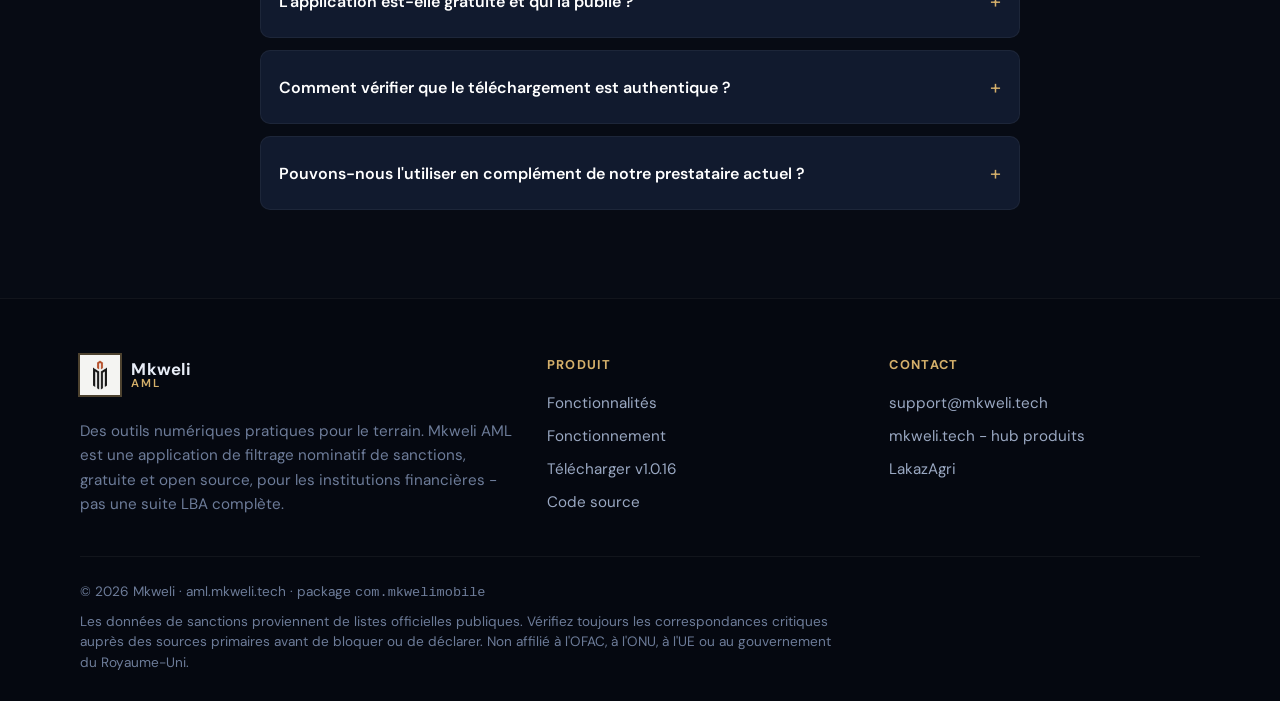
==== commit a1b93a89: "Remove the APK download counter from the AML site." ====
--- a/fr.html
+++ b/fr.html
@@ -253,7 +253,7 @@
             en quelques secondes, sans dépendance au cloud.
           </p>
           <div class="hero-actions">
-            <a class="btn btn-primary" href="https://aml.mkweli.tech/Mkweli_v1.0.16.apk" download="Mkweli_v1.0.16.apk" data-dl-link>
+            <a class="btn btn-primary" href="https://aml.mkweli.tech/Mkweli_v1.0.16.apk" download="Mkweli_v1.0.16.apk">
               <svg width="20" height="20" viewBox="0 0 24 24" fill="none" aria-hidden="true"><path d="M12 3v12m0 0l4-4m-4 4l-4-4M5 21h14" stroke="currentColor" stroke-width="2" stroke-linecap="round" stroke-linejoin="round"/></svg>
               Télécharger l'APK gratuit v1.0.16
             </a>
@@ -548,7 +548,7 @@
               id="apk-download"
               download="Mkweli_v1.0.16.apk"
               rel="noopener noreferrer"
-              data-dl-link
+             
             >
               <svg width="22" height="22" viewBox="0 0 24 24" fill="none" aria-hidden="true"><path d="M12 3v12m0 0l4-4m-4 4l-4-4M5 21h14" stroke="currentColor" stroke-width="2" stroke-linecap="round" stroke-linejoin="round"/></svg>
               Télécharger l'APK gratuit v1.0.16
@@ -560,13 +560,6 @@
             <code class="apk-checksum-value" id="apk-sha">e1751cd8d9970499ee24f3f32edc33ac20c0c34e6dc59b085701a381fc767dbc</code>
             <button type="button" class="sha-copy" data-copy-target="apk-sha" data-copied-label="Copié">Copier le SHA-256</button>
           </div>
-          <p
-            class="dl-counter"
-            data-dl-counter
-            data-dl-product="aml"
-            data-dl-seed="1254"
-            aria-live="polite"
-          >1 254 téléchargements</p>
           <p class="download-meta">
             Hôte de téléchargement officiel : <strong>aml.mkweli.tech</strong> uniquement.
             Android 7.0+ (API 24). Activez « Installer des applications inconnues » pour votre navigateur si demandé.
--- a/styles.css
+++ b/styles.css
@@ -1037,14 +1037,6 @@
   line-height: 1.55;
 }
 
-.dl-counter {
-  margin: 0.35rem 0 0.85rem;
-  font-size: 0.72rem;
-  letter-spacing: 0.03em;
-  font-weight: 500;
-  color: var(--text-dim);
-  opacity: 0.75;
-}
 
 .download-meta a {
   color: var(--gold-soft);
